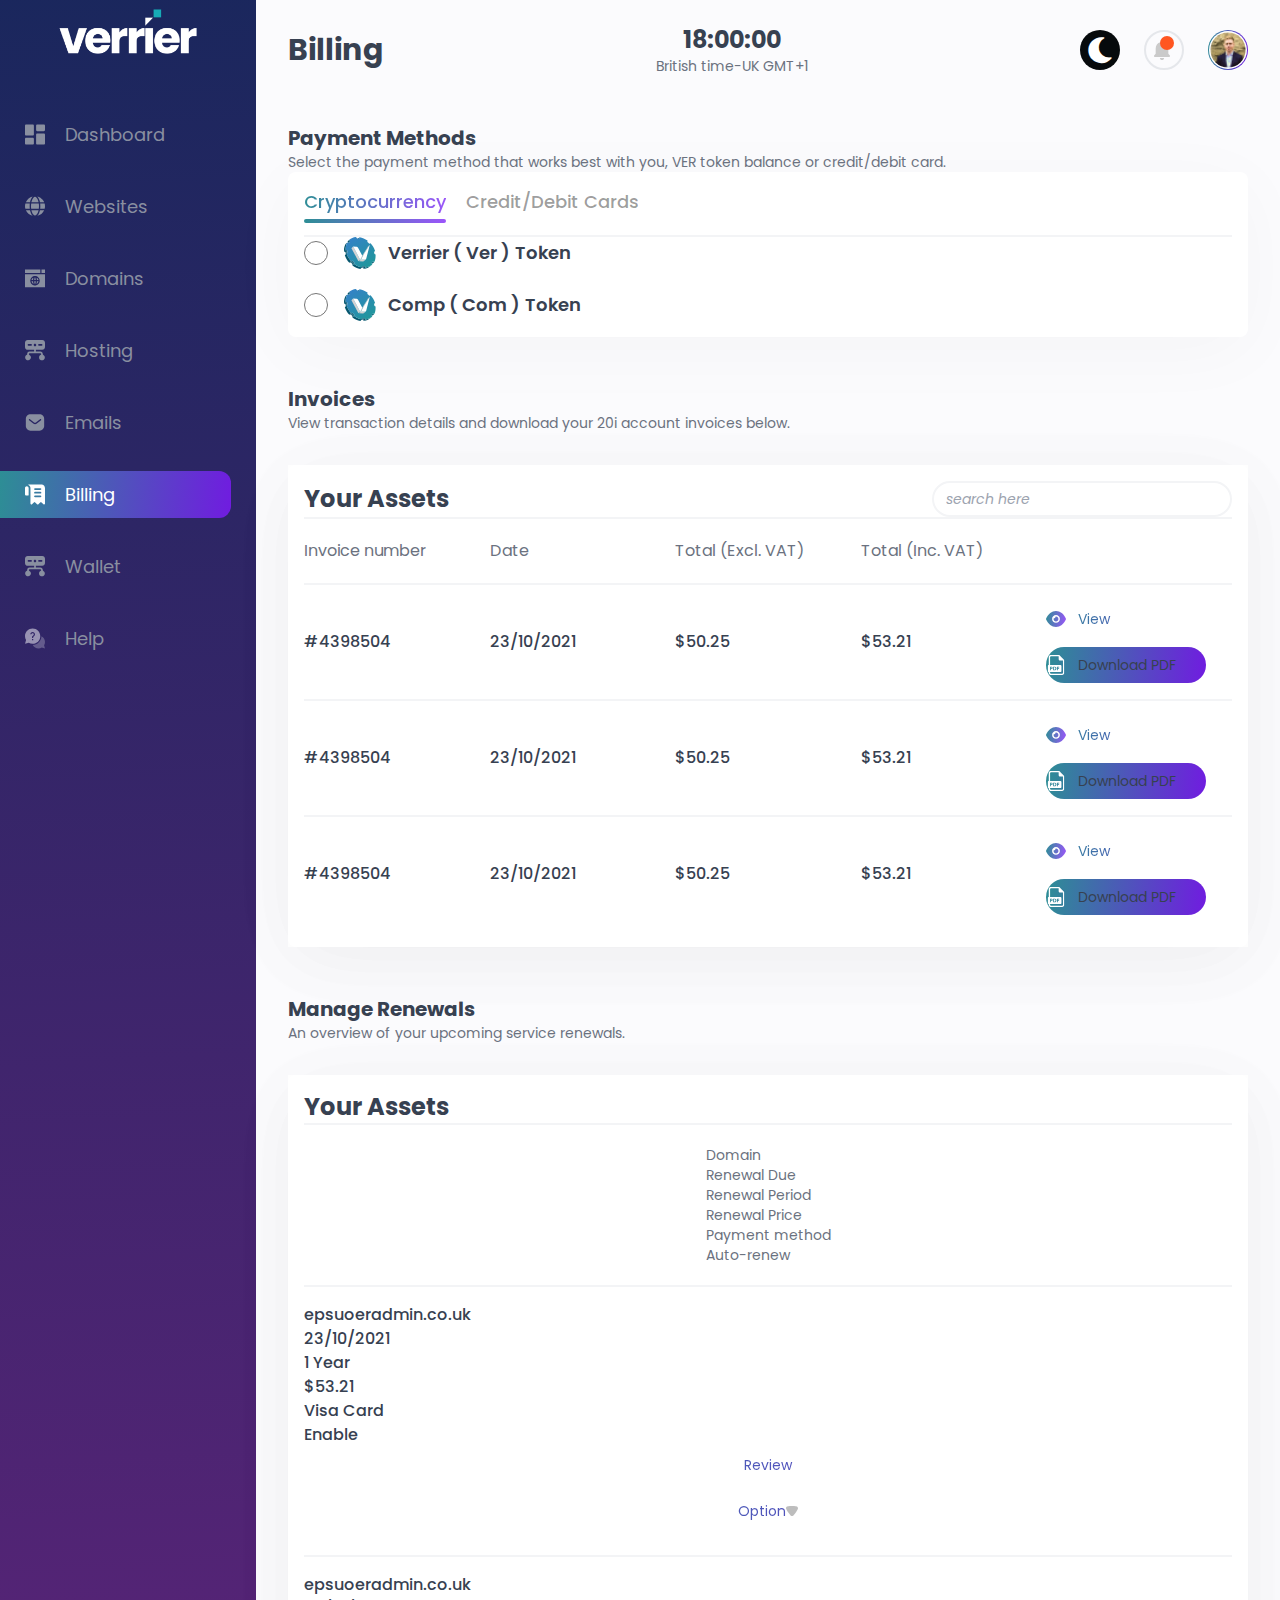
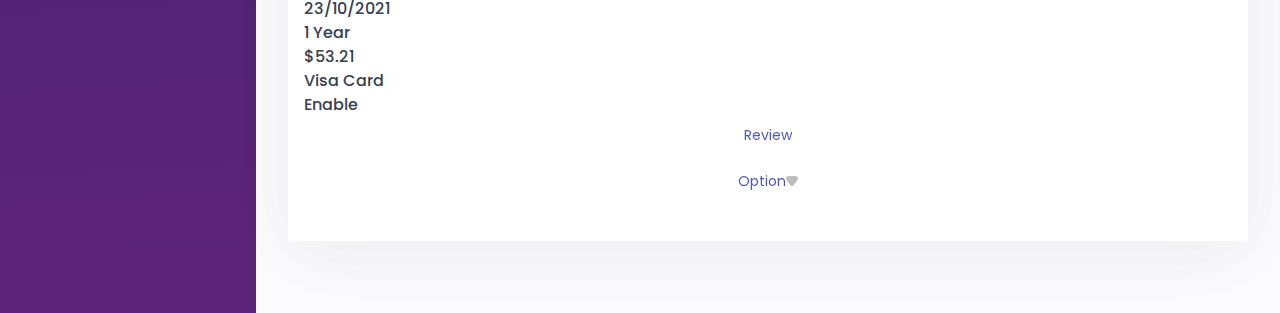
==== billing.html @ 00c2909d "Billing, Websites, Wallet page done" ====
<!DOCTYPE html>
<html lang="en" class="">
    <head>
        <meta charset="UTF-8" />
        <meta http-equiv="X-UA-Compatible" content="IE=edge" />
        <meta name="viewport" content="width=device-width, initial-scale=1.0" />
        <title>Verrier Portal - Billing</title>

        <!-- Font awesome CDN -->
        <link
            rel="stylesheet"
            href="https://cdnjs.cloudflare.com/ajax/libs/font-awesome/5.15.4/css/all.min.css"
            integrity="sha512-1ycn6IcaQQ40/MKBW2W4Rhis/DbILU74C1vSrLJxCq57o941Ym01SwNsOMqvEBFlcgUa6xLiPY/NS5R+E6ztJQ=="
            crossorigin="anonymous"
            referrerpolicy="no-referrer"
        />

        <!-- css animation style file -->
        <link rel="stylesheet" href="./lib/css/animate.min.css" />
        <!-- style files -->
        <link rel="stylesheet" href="lib/css/tailwind.css" />
        <link rel="stylesheet" href="style.css" />
    </head>

    <body class="bg-vp-white-2 dark:bg-vp-black text-gray-700 dark:text-gray-200">
        <div class="w-full">
            <div class="max-w-full">
                <div class="flex">
                    <!-- Header area -->
                    <header class="vp__header w-64 flex-shrink-0 min-h-screen hidden xl:block animate__animated animate__fadeIn">
                        <div class="header-content">
                            <!-- Logo -->
                            <div class="vp__logo">
                                <a href="#">
                                    <img class="w-40 mx-auto" src="./images/logo.png" alt="" />
                                </a>
                            </div>

                            <!-- Menu area -->
                            <div class="vp__menus mt-12">
                                <ul class="list-none">
                                    <li>
                                        <a class="flex align-middle" href="dashboard.html">
                                            <svg viewBox="0 0 20 20" fill="none" xmlns="http://www.w3.org/2000/svg">
                                                <path
                                                    d="M1.11111 11.1111H7.77778C8.38889 11.1111 8.88889 10.6111 8.88889 10V1.11111C8.88889 0.5 8.38889 0 7.77778 0H1.11111C0.5 0 0 0.5 0 1.11111V10C0 10.6111 0.5 11.1111 1.11111 11.1111ZM1.11111 20H7.77778C8.38889 20 8.88889 19.5 8.88889 18.8889V14.4444C8.88889 13.8333 8.38889 13.3333 7.77778 13.3333H1.11111C0.5 13.3333 0 13.8333 0 14.4444V18.8889C0 19.5 0.5 20 1.11111 20ZM12.2222 20H18.8889C19.5 20 20 19.5 20 18.8889V10C20 9.38889 19.5 8.88889 18.8889 8.88889H12.2222C11.6111 8.88889 11.1111 9.38889 11.1111 10V18.8889C11.1111 19.5 11.6111 20 12.2222 20ZM11.1111 1.11111V5.55556C11.1111 6.16667 11.6111 6.66667 12.2222 6.66667H18.8889C19.5 6.66667 20 6.16667 20 5.55556V1.11111C20 0.5 19.5 0 18.8889 0H12.2222C11.6111 0 11.1111 0.5 11.1111 1.11111Z"
                                                    fill="#898FA0"
                                                />
                                            </svg>
                                            <span>Dashboard</span>
                                        </a>
                                    </li>
                                    <li>
                                        <a class="flex align-middle" href="website.html">
                                            <svg viewBox="0 0 20 20" fill="none" xmlns="http://www.w3.org/2000/svg">
                                                <path
                                                    d="M13.8165 7.01773C11.2578 7.01773 8.73851 7.01773 6.22384 7.01773C5.93051 7.82752 5.92184 11.3384 6.21184 12.3096C8.73451 12.3096 11.2625 12.3096 13.8152 12.3096C14.0638 10.5472 14.0598 8.7994 13.8165 7.01773Z"
                                                    fill="#898FA0"
                                                />
                                                <path
                                                    d="M13.5863 13.6681C11.1762 13.6681 8.80492 13.6681 6.40625 13.6681C6.79625 15.2691 7.26758 16.8083 8.37158 18.0612C9.44292 19.2769 10.5643 19.2689 11.6403 18.0472C12.5569 17.0069 13.0269 15.7461 13.3956 14.4387C13.4643 14.1949 13.5176 13.9471 13.5863 13.6681Z"
                                                    fill="#898FA0"
                                                />
                                                <path
                                                    d="M6.41016 5.66519C8.81882 5.66519 11.1915 5.66519 13.5908 5.66519C13.2015 4.06554 12.7295 2.52635 11.6275 1.2728C10.5635 0.0631042 9.45015 0.0631046 8.38149 1.25885C7.44882 2.30181 6.97549 3.57329 6.60282 4.89128C6.53349 5.13508 6.48016 5.38286 6.41016 5.66519Z"
                                                    fill="#898FA0"
                                                />
                                                <path
                                                    d="M19.6343 7.02571C18.1503 7.02571 16.6803 7.02571 15.169 7.02571C15.3863 8.79144 15.3863 10.5392 15.167 12.3236C15.4403 12.3236 15.6703 12.3236 15.901 12.3236C17.0543 12.3236 18.2083 12.3236 19.3617 12.3229C19.5023 12.3229 19.633 12.3495 19.6856 12.1409C20.1163 10.4343 20.1096 8.7363 19.6343 7.02571Z"
                                                    fill="#898FA0"
                                                />
                                                <path
                                                    d="M4.83046 7.02638C3.32446 7.02638 1.86113 7.02638 0.399129 7.02638C-0.0668709 8.21084 -0.184204 10.5299 0.369796 12.3023C1.83446 12.3023 3.30713 12.3023 4.82646 12.3023C4.61446 10.5432 4.60979 8.7941 4.83046 7.02638Z"
                                                    fill="#898FA0"
                                                />
                                                <path
                                                    d="M12.3184 19.328C15.4717 18.5215 17.7344 16.6449 19.157 13.6734C17.7324 13.6734 16.3637 13.6734 14.9604 13.6734C14.493 15.7341 13.849 17.731 12.3184 19.328Z"
                                                    fill="#898FA0"
                                                />
                                                <path
                                                    d="M12.2852 0.0119557C13.8292 1.59832 14.4958 3.57331 14.9598 5.66122C16.3372 5.66122 17.7105 5.66122 19.0838 5.66122C18.8218 3.63774 14.7858 0.267049 12.2852 0.0119557Z"
                                                    fill="#898FA0"
                                                />
                                                <path
                                                    d="M7.68646 -1.14441e-05C4.52846 0.810443 2.2658 2.68445 0.841797 5.65457C2.27046 5.65457 3.64646 5.65457 5.04046 5.65457C5.50313 3.57795 6.1598 1.58968 7.68646 -1.14441e-05Z"
                                                    fill="#898FA0"
                                                />
                                                <path
                                                    d="M5.03586 13.6648C3.6432 13.6648 2.27186 13.6648 0.894531 13.6648C1.80853 16.1447 4.5932 18.7062 7.7232 19.3333C6.1692 17.735 5.50253 15.7647 5.03586 13.6648Z"
                                                    fill="#898FA0"
                                                />
                                            </svg>
                                            <span>Websites</span>
                                        </a>
                                    </li>
                                    <li>
                                        <a class="flex align-middle" href="domains.html">
                                            <svg viewBox="0 0 20 18" fill="none" xmlns="http://www.w3.org/2000/svg">
                                                <path d="M20 0H16.4844V3.51562H20V0Z" fill="#898FA0" />
                                                <path d="M15.3125 0H0V3.51562H15.3125V0Z" fill="#898FA0" />
                                                <path
                                                    d="M9.21973 11.7578C9.30617 13.5269 9.76961 14.5301 9.99988 14.7105C10.2302 14.5301 10.6936 13.5269 10.78 11.7578H9.21973Z"
                                                    fill="#898FA0"
                                                />
                                                <path
                                                    d="M8.46887 14.2836C8.23598 13.585 8.09039 12.704 8.04762 11.7578H6.49414C6.68961 12.9312 7.46168 13.9119 8.50844 14.3979C8.49512 14.3607 8.48191 14.3227 8.46887 14.2836Z"
                                                    fill="#898FA0"
                                                />
                                                <path
                                                    d="M9.99988 7.63327C9.76961 7.81362 9.30617 8.81682 9.21973 10.5859H10.78C10.6936 8.81682 10.2302 7.81362 9.99988 7.63327Z"
                                                    fill="#898FA0"
                                                />
                                                <path
                                                    d="M6.49414 10.5859H8.04762C8.09035 9.63969 8.23598 8.75875 8.46887 8.06012C8.48188 8.02106 8.49508 7.98309 8.50844 7.94586C7.46168 8.43184 6.68957 9.41254 6.49414 10.5859Z"
                                                    fill="#898FA0"
                                                />
                                                <path
                                                    d="M11.4922 7.94586C11.5055 7.98309 11.5187 8.02106 11.5318 8.06012C11.7646 8.75875 11.9103 9.63969 11.953 10.5859H13.5065C13.311 9.41254 12.5389 8.43184 11.4922 7.94586Z"
                                                    fill="#898FA0"
                                                />
                                                <path
                                                    d="M0 4.6875V17.6562H20V4.6875H0ZM10 15.8984C7.39375 15.8984 5.27344 13.7781 5.27344 11.1719C5.27344 8.56562 7.39375 6.44531 10 6.44531C12.6062 6.44531 14.7266 8.56562 14.7266 11.1719C14.7266 13.7781 12.6062 15.8984 10 15.8984Z"
                                                    fill="#898FA0"
                                                />
                                                <path
                                                    d="M11.953 11.7578C11.9102 12.7041 11.7646 13.585 11.5318 14.2836C11.5188 14.3227 11.5055 14.3607 11.4922 14.3979C12.5389 13.9119 13.311 12.9312 13.5065 11.7578H11.953Z"
                                                    fill="#898FA0"
                                                />
                                            </svg>
                                            <span>Domains</span>
                                        </a>
                                    </li>
                                    <li>
                                        <a class="flex align-middle" href="hosting.html">
                                            <svg viewBox="0 0 20 21" fill="none" xmlns="http://www.w3.org/2000/svg">
                                                <path
                                                    d="M9.13366 11.4412C9.13366 10.8613 9.13366 10.3363 9.13366 9.765C8.98935 9.765 8.86158 9.765 8.73316 9.765C6.7697 9.76566 4.80558 9.76831 2.84212 9.76698C1.11566 9.76566 0.00219079 8.65418 0.0015288 6.93434C0.00020482 5.53291 -0.00111916 4.13148 0.0015288 2.73071C0.00483874 1.16114 1.14545 0.00530479 2.71039 0.00331883C7.56475 -0.00131509 12.4191 -0.00131509 17.2735 0.00265684C18.8563 0.00398081 19.9962 1.15849 19.9989 2.74858C20.0015 4.18311 20.0009 5.61698 19.9989 7.05151C19.9969 8.60586 18.8378 9.76169 17.2735 9.76434C15.2769 9.76765 13.2797 9.765 11.2831 9.765C11.1534 9.765 11.0236 9.765 10.872 9.765C10.872 10.3323 10.872 10.8659 10.872 11.4445C11.0044 11.4445 11.1223 11.4445 11.2394 11.4445C12.5853 11.4445 13.9311 11.4431 15.2776 11.4451C16.7949 11.4471 17.8209 12.4639 17.7885 13.9825C17.7786 14.4472 17.8792 14.7041 18.33 14.9444C19.5196 15.5779 20.0585 16.9145 19.742 18.1822C19.4316 19.4261 18.3843 20.2727 17.057 20.3535C15.7145 20.4349 14.4514 19.4731 14.1443 18.1345C13.8245 16.7417 14.5103 15.3131 15.7741 14.8021C16.0409 14.6942 16.1335 14.5598 16.1018 14.2937C16.0872 14.1738 16.1011 14.0514 16.0991 13.9296C16.0898 13.4311 15.8158 13.1531 15.316 13.1524C13.6392 13.1497 11.9623 13.1517 10.2855 13.1517C8.43195 13.1517 6.57839 13.1504 4.72548 13.1517C4.13499 13.1524 3.90726 13.3808 3.90197 13.9686C3.90197 14.0017 3.90594 14.0355 3.9013 14.0679C3.84305 14.4664 3.96221 14.6968 4.36668 14.9014C5.55892 15.5051 6.14214 16.8251 5.86741 18.1027C5.5993 19.3506 4.54211 20.2449 3.20953 20.3509C1.87694 20.4568 0.594009 19.5128 0.259042 18.1809C-0.0865157 16.8046 0.580769 15.3423 1.83391 14.8193C2.13843 14.6922 2.22316 14.5386 2.20463 14.2367C2.16954 13.6687 2.22647 13.11 2.53695 12.6109C3.01953 11.835 3.7325 11.4537 4.63611 11.4458C6.00378 11.4339 7.37211 11.4412 8.74044 11.4405C8.85827 11.4412 8.97743 11.4412 9.13366 11.4412ZM4.81882 4.07984C4.37727 4.07984 3.93639 4.07322 3.49484 4.08183C2.97452 4.0911 2.66206 4.37972 2.6422 4.85371C2.62036 5.36543 2.91693 5.7421 3.43791 5.75865C4.34153 5.78777 5.24713 5.78844 6.15074 5.76063C6.64061 5.74541 6.96499 5.3449 6.9491 4.8782C6.93255 4.39561 6.60553 4.09176 6.0766 4.08183C5.65756 4.07389 5.23786 4.07984 4.81882 4.07984ZM15.3054 4.08117C15.3054 4.08051 15.3054 4.08051 15.3054 4.07984C14.8863 4.07984 14.4666 4.07984 14.0476 4.07984C14.0258 4.07984 14.0033 4.07984 13.9814 4.08051C13.4783 4.10169 13.1592 4.40091 13.1374 4.87291C13.1162 5.32769 13.43 5.73812 13.8973 5.75335C14.8228 5.78446 15.7502 5.78645 16.6757 5.75666C17.1636 5.74077 17.482 5.32637 17.4529 4.85834C17.4237 4.38634 17.1027 4.08977 16.5963 4.08117C16.166 4.07521 15.7357 4.08117 15.3054 4.08117ZM8.73779 4.9113C8.73647 5.59514 9.31041 6.18894 9.98101 6.19821C10.6648 6.20747 11.2606 5.60904 11.2606 4.91329C11.2613 4.24269 10.6635 3.64823 9.9916 3.64955C9.29386 3.65154 8.73912 4.21026 8.73779 4.9113Z"
                                                    fill="#898FA0"
                                                />
                                            </svg>
                                            <span>Hosting</span>
                                        </a>
                                    </li>
                                    <li>
                                        <a class="flex align-middle" href="emails.html">
                                            <svg viewBox="0 0 20 18" fill="none" xmlns="http://www.w3.org/2000/svg">
                                                <path
                                                    fill-rule="evenodd"
                                                    clip-rule="evenodd"
                                                    d="M14.5281 0.75C15.7573 0.75 16.9398 1.23583 17.8097 2.10758C18.6806 2.9775 19.1673 4.15083 19.1673 5.37917V12.6208C19.1673 15.1783 17.0865 17.25 14.5281 17.25H5.47232C2.9139 17.25 0.833984 15.1783 0.833984 12.6208V5.37917C0.833984 2.82167 2.90473 0.75 5.47232 0.75H14.5281ZM15.9865 6.745L16.0598 6.67167C16.2789 6.40583 16.2789 6.02083 16.0497 5.755C15.9223 5.61842 15.7472 5.535 15.5648 5.51667C15.3723 5.50658 15.189 5.57167 15.0506 5.7L10.9173 9C10.3857 9.44092 9.6239 9.44092 9.08399 9L4.95899 5.7C4.6739 5.48917 4.27974 5.51667 4.04232 5.76417C3.79482 6.01167 3.76732 6.40583 3.97724 6.68083L4.09732 6.8L8.26815 10.0542C8.78149 10.4575 9.4039 10.6775 10.0557 10.6775C10.7056 10.6775 11.339 10.4575 11.8514 10.0542L15.9865 6.745Z"
                                                    fill="#898FA0"
                                                />
                                            </svg>
                                            <span>Emails</span>
                                        </a>
                                    </li>
                                    <li class="active">
                                        <a class="flex align-middle" href="billing.html">
                                            <svg viewBox="0 0 20 20" fill="none" xmlns="http://www.w3.org/2000/svg">
                                                <path
                                                    d="M15.9024 17.5596C15.0617 18.2798 14.2516 18.9733 13.4409 19.6662C12.9429 20.092 12.5109 20.0954 12.0156 19.6723C11.1974 18.9733 10.3805 18.2716 9.54731 17.5569C8.70591 18.2764 7.87746 18.9808 7.0531 19.6914C6.80852 19.9019 6.54418 20.0252 6.21443 19.9666C5.82201 19.8972 5.5529 19.6512 5.49226 19.2574C5.45479 19.0128 5.45275 18.7608 5.45275 18.5114C5.45547 13.506 5.48068 8.50118 5.45275 3.49573C5.44525 2.08613 4.68834 1.06283 3.44839 0.401297C3.34074 0.344069 3.22833 0.295697 3.11796 0.243237C3.1166 0.204404 3.11592 0.164889 3.11523 0.126055C3.37072 0.0844962 3.6262 0.00751023 3.88169 0.00682894C7.62743 -0.000665277 11.3725 -0.00202786 15.1182 0.00478506C15.775 0.00614764 16.4468 -0.0292795 17.0851 0.0926718C18.8612 0.432637 19.9976 1.9124 19.999 3.80026C20.0024 8.68036 19.9983 13.5611 19.997 18.4412C19.997 18.679 20.0126 18.9202 19.9833 19.1552C19.8866 19.9278 19.0895 20.2548 18.4872 19.7589C17.7344 19.1382 17.002 18.493 16.2601 17.8587C16.1483 17.7627 16.0346 17.67 15.9024 17.5596ZM12.718 12.7225C12.718 12.7218 12.718 12.7218 12.718 12.7211C13.6037 12.7211 14.4887 12.7238 15.3744 12.7204C15.9433 12.7184 16.335 12.3634 16.3486 11.8477C16.363 11.3129 15.9862 10.913 15.4044 10.9089C13.6221 10.8966 11.8399 10.8973 10.0583 10.9082C9.46828 10.9116 9.09016 11.2999 9.10106 11.8341C9.11196 12.3648 9.50507 12.7197 10.0957 12.7218C10.9705 12.7245 11.8439 12.7225 12.718 12.7225ZM12.7262 7.27213C11.8521 7.27213 10.978 7.27008 10.1039 7.27281C9.50916 7.27485 9.11605 7.62299 9.10174 8.15304C9.08676 8.69944 9.47441 9.08505 10.0855 9.08777C11.8446 9.09595 13.6044 9.09527 15.3642 9.08777C15.9576 9.08573 16.348 8.71647 16.3514 8.18915C16.3548 7.64752 15.9501 7.27417 15.3485 7.27213C14.4737 7.27008 13.6003 7.27213 12.7262 7.27213ZM12.6901 5.45172C13.5526 5.45172 14.4145 5.4558 15.277 5.44831C15.4555 5.44695 15.6449 5.43196 15.8097 5.36996C16.1947 5.22553 16.4011 4.82356 16.3398 4.40457C16.2792 3.99034 15.9426 3.66469 15.4998 3.6531C14.7517 3.63335 14.0023 3.64357 13.2535 3.64289C12.1873 3.6422 11.1204 3.63539 10.0542 3.64629C9.41855 3.6531 9.01931 4.11775 9.11469 4.70706C9.18691 5.15535 9.54663 5.4449 10.0699 5.44899C10.9433 5.45649 11.8167 5.45103 12.6901 5.45172Z"
                                                    fill="#898FA0"
                                                />
                                                <path
                                                    d="M3.64549 7.01661C3.64549 8.19729 3.63867 9.37796 3.65026 10.5586C3.65298 10.8203 3.58349 10.9156 3.30757 10.9095C2.54725 10.8925 1.78624 10.9116 1.02592 10.9027C0.358937 10.8952 0.0101152 10.558 0.00807136 9.89507C-0.000104144 7.73742 -0.00555448 5.58045 0.00943394 3.42416C0.0162469 2.40358 0.850829 1.61465 1.85165 1.63168C2.87018 1.64871 3.65503 2.46899 3.65298 3.50864C3.65094 4.67773 3.6523 5.84683 3.6523 7.01593C3.65026 7.01661 3.64753 7.01661 3.64549 7.01661Z"
                                                    fill="#898FA0"
                                                />
                                            </svg>
                                            <span>Billing</span>
                                        </a>
                                    </li>
                                    <li>
                                        <a class="flex align-middle" href="wallet.html">
                                            <svg viewBox="0 0 20 21" fill="none" xmlns="http://www.w3.org/2000/svg">
                                                <path
                                                    d="M9.13366 11.4412C9.13366 10.8613 9.13366 10.3363 9.13366 9.765C8.98935 9.765 8.86158 9.765 8.73316 9.765C6.7697 9.76566 4.80558 9.76831 2.84212 9.76698C1.11566 9.76566 0.00219079 8.65418 0.0015288 6.93434C0.00020482 5.53291 -0.00111916 4.13148 0.0015288 2.73071C0.00483874 1.16114 1.14545 0.00530479 2.71039 0.00331883C7.56475 -0.00131509 12.4191 -0.00131509 17.2735 0.00265684C18.8563 0.00398081 19.9962 1.15849 19.9989 2.74858C20.0015 4.18311 20.0009 5.61698 19.9989 7.05151C19.9969 8.60586 18.8378 9.76169 17.2735 9.76434C15.2769 9.76765 13.2797 9.765 11.2831 9.765C11.1534 9.765 11.0236 9.765 10.872 9.765C10.872 10.3323 10.872 10.8659 10.872 11.4445C11.0044 11.4445 11.1223 11.4445 11.2394 11.4445C12.5853 11.4445 13.9311 11.4431 15.2776 11.4451C16.7949 11.4471 17.8209 12.4639 17.7885 13.9825C17.7786 14.4472 17.8792 14.7041 18.33 14.9444C19.5196 15.5779 20.0585 16.9145 19.742 18.1822C19.4316 19.4261 18.3843 20.2727 17.057 20.3535C15.7145 20.4349 14.4514 19.4731 14.1443 18.1345C13.8245 16.7417 14.5103 15.3131 15.7741 14.8021C16.0409 14.6942 16.1335 14.5598 16.1018 14.2937C16.0872 14.1738 16.1011 14.0514 16.0991 13.9296C16.0898 13.4311 15.8158 13.1531 15.316 13.1524C13.6392 13.1497 11.9623 13.1517 10.2855 13.1517C8.43195 13.1517 6.57839 13.1504 4.72548 13.1517C4.13499 13.1524 3.90726 13.3808 3.90197 13.9686C3.90197 14.0017 3.90594 14.0355 3.9013 14.0679C3.84305 14.4664 3.96221 14.6968 4.36668 14.9014C5.55892 15.5051 6.14214 16.8251 5.86741 18.1027C5.5993 19.3506 4.54211 20.2449 3.20953 20.3509C1.87694 20.4568 0.594009 19.5128 0.259042 18.1809C-0.0865157 16.8046 0.580769 15.3423 1.83391 14.8193C2.13843 14.6922 2.22316 14.5386 2.20463 14.2367C2.16954 13.6687 2.22647 13.11 2.53695 12.6109C3.01953 11.835 3.7325 11.4537 4.63611 11.4458C6.00378 11.4339 7.37211 11.4412 8.74044 11.4405C8.85827 11.4412 8.97743 11.4412 9.13366 11.4412ZM4.81882 4.07984C4.37727 4.07984 3.93639 4.07322 3.49484 4.08183C2.97452 4.0911 2.66206 4.37972 2.6422 4.85371C2.62036 5.36543 2.91693 5.7421 3.43791 5.75865C4.34153 5.78777 5.24713 5.78844 6.15074 5.76063C6.64061 5.74541 6.96499 5.3449 6.9491 4.8782C6.93255 4.39561 6.60553 4.09176 6.0766 4.08183C5.65756 4.07389 5.23786 4.07984 4.81882 4.07984ZM15.3054 4.08117C15.3054 4.08051 15.3054 4.08051 15.3054 4.07984C14.8863 4.07984 14.4666 4.07984 14.0476 4.07984C14.0258 4.07984 14.0033 4.07984 13.9814 4.08051C13.4783 4.10169 13.1592 4.40091 13.1374 4.87291C13.1162 5.32769 13.43 5.73812 13.8973 5.75335C14.8228 5.78446 15.7502 5.78645 16.6757 5.75666C17.1636 5.74077 17.482 5.32637 17.4529 4.85834C17.4237 4.38634 17.1027 4.08977 16.5963 4.08117C16.166 4.07521 15.7357 4.08117 15.3054 4.08117ZM8.73779 4.9113C8.73647 5.59514 9.31041 6.18894 9.98101 6.19821C10.6648 6.20747 11.2606 5.60904 11.2606 4.91329C11.2613 4.24269 10.6635 3.64823 9.9916 3.64955C9.29386 3.65154 8.73912 4.21026 8.73779 4.9113Z"
                                                    fill="#898FA0"
                                                />
                                            </svg>
                                            <span>Wallet</span>
                                        </a>
                                    </li>
                                    <li>
                                        <a class="flex align-middle" href="help.html">
                                            <svg viewBox="0 0 22 22" xmlns="http://www.w3.org/2000/svg">
                                                <path
                                                    opacity="0.5"
                                                    d="M22 14.8888C22 12.1587 20.4338 9.72228 18.0881 8.53711C18.0153 13.7716 13.7715 18.0154 8.53699 18.0883C9.72215 20.4339 12.1586 22.0001 14.8886 22.0001C16.1686 22.0001 17.4134 21.6592 18.5071 21.0115L21.9689 21.969L21.0114 18.5072C21.6591 17.4135 22 16.1688 22 14.8888Z"
                                                    fill="white"
                                                    fill-opacity="0.5"
                                                />
                                                <path
                                                    d="M16.8008 8.40039C16.8008 3.76833 13.0325 0 8.40039 0C3.76833 0 0 3.76833 0 8.40039C0 9.91 0.401825 11.3798 1.16486 12.6702L0.0308838 16.7697L4.13054 15.6359C5.42094 16.399 6.89078 16.8008 8.40039 16.8008C13.0325 16.8008 16.8008 13.0325 16.8008 8.40039ZM7.11133 6.44531H5.82227C5.82227 5.02365 6.97873 3.86719 8.40039 3.86719C9.82205 3.86719 10.9785 5.02365 10.9785 6.44531C10.9785 7.16689 10.673 7.86043 10.1401 8.34785L9.04492 9.35023V10.3555H7.75586V8.78258L9.26984 7.39684C9.54041 7.14926 9.68945 6.81139 9.68945 6.44531C9.68945 5.73448 9.11122 5.15625 8.40039 5.15625C7.68956 5.15625 7.11133 5.73448 7.11133 6.44531ZM7.75586 11.6445H9.04492V12.9336H7.75586V11.6445Z"
                                                    fill="white"
                                                    fill-opacity="0.5"
                                                />
                                            </svg>
                                            <span>Help</span>
                                        </a>
                                    </li>
                                </ul>
                            </div>
                            <div class="vp__social__icon"></div>
                        </div>
                    </header>

                    <!-- Main Contanet Area -->
                    <main class="w-full px-4 md:px-6 lg:px-8 py-6">
                        <div class="vp__topbar">
                            <div class="hidden xl:block">
                                <div class="flex justify-between items-center">
                                    <div class="vp__page__title">
                                        <h2 class="font-bold text-3xl dark:text-gray-200">Billing</h2>
                                    </div>
                                    <div class="vp__time__zone text-center">
                                        <h2 class="font-bold text-2xl dark:text-gray-200">18:00:00</h2>
                                        <p class="text-sm text-gray-500">British time-UK GMT+1</p>
                                    </div>
                                    <div class="vp__user__info flex items-center">
                                        <div class="vp__dark__mode flex items-center justify-center w-10 h-10 rounded-full bg-vp-black">
                                            <input type="checkbox" id="dark-input" class="hidden" />
                                            <label for="dark-input" style="display: contents" id="darkinput-label">
                                                <i class="fas fa-moon moon"></i>
                                                <i class="fas fa-sun sun"></i>
                                            </label>
                                        </div>
                                        <div class="notification border-2 border-gray-200 dark:border-gray-700 p-2 mx-6 w-10 h-10 rounded-full">
                                            <div class="icon relative">
                                                <div class="noti-count absolute top-0 right-0 text-center bg-vp-orange w-3.5 h-3.5 rounded-full -mt-1"></div>
                                                <img class="w-4" src="images/notify.svg" alt="" />
                                            </div>
                                        </div>
                                        <div class="avatar bg-vp-blue-purple">
                                            <div class="user-avatar w-full h-full ">
                                                <img class="w-full rounded-full" src="images/alex.png" alt="" />
                                            </div>
                                        </div>
                                    </div>
                                </div>
                            </div>
                            <div class="block xl:hidden">
                                <div class="flex justify-between items-center">
                                    <div class="vp__logo">
                                        <a href="#">
                                            <img class="w-36 lg:w-40 mx-auto -mt-5 dark-logo" src="./images/dark-logo.png" alt="" />
                                            <img class="w-36 lg:w-40 mx-auto -mt-5 light-logo" src="./images/logo.png" alt="">
                                        </a>
                                    </div>
                                    <div class="mobile-menu">
                                        <div class="icon">
                                            <i class="fas fa-bars" id="showMobileMenu"></i>
                                        </div>
                                    </div>
                                </div>
                            </div>
                        </div>
                        
                        <!-- Billing Debit/Credit Options -->
                        <div class="vp__billing__options my-12">
                            <div class="option_heding">
                                <h1 class="text-xl lg:text-3xl font-bold">Payment Methods</h1>
                                <p class="text-sm text-gray-500">Select the payment method that works best with you, VER token balance or credit/debit card.</p>
                            </div>
                            <div class="data-table my-8 p-4 rounded-lg">
                                <div class="billing-tab-indicator border-b-2 border-gray-100 dark:border-gray-700 pb-3">
                                    <ul class="tab-indicator list-none flex">
                                        <li class="active">Cryptocurrency</li>
                                        <li>Credit/Debit Cards</li>
                                    </ul>
                                </div>
                                <div class="billing-tab-body pt-3">
                                    <form action="#">
                                        <div class="option flex items-center mb-5">
                                            <input type="radio" name="billingOption" id="billVerrier" class="w-6 h-6">
                                            <label for="billVerrier" class="flex items-center ml-4 font-semibold text-lg">
                                                <img src="images/icons/verangleicon.svg" alt="" class="w-8 h-8 mr-3">
                                                 Verrier ( Ver ) Token
                                            </label>
                                        </div>
                                        <div class="option flex items-center">
                                            <input type="radio" name="billingOption" id="stlrToken" class="w-6 h-6">
                                            <label for="stlrToken" class="flex items-center ml-4 font-semibold text-lg">
                                                <img src="images/icons/verangleicon.svg" alt="" class="w-8 h-8 mr-3">
                                                 Comp ( Com ) Token
                                            </label>
                                        </div>
                                    </form>
                                </div>
                            </div>
                        </div>

                        <!-- Billing Invoice -->
                        <div class="vp__billing__options my-12">
                            <div class="option_heding">
                                <h1 class="text-xl lg:text-3xl font-bold">Invoices</h1>
                                <p class="text-sm text-gray-500">View transaction details and download your 20i account invoices below.</p>
                            </div>
                            <div class="data-table mt-8">
                                <div class="table-scroll rounded-lg">
                                    <div class="table-scroll-content p-4">
                                        <div class="search-bar flex items-center justify-between border-b-2 border-gray-100 dark:border-gray-700 pb-4">
                                            <h3 class="text-2xl font-bold text-gray-700 dark:text-gray-300">Your Assets</h3>
                                            <div class="form border-2 border-gray-100 dark:border-gray-700 rounded-full px-3 py-1">
                                                <form action="#">
                                                    <input type="search" placeholder="search here" class="text-sm italic" style="background: transparent;">
                                                </form>
                                            </div>
                                        </div>
                                        <ul class="grid grid-cols-5 list-none p-0 my-5 text-gray-500">
                                            <li>Invoice number</li>
                                            <li>Date</li>
                                            <li>Total (Excl. VAT)</li>
                                            <li>Total (Inc. VAT)</li>
                                        </ul>
                                        <ul class="list-none text-gray-700 dark:text-gray-300">
                                            <li class="grid grid-cols-5 py-4 border-t-2 border-gray-100 dark:border-gray-700 items-center">
                                                <div class="inv-number">
                                                    <p class="text-base font-medium">#4398504</p>
                                                </div>
                                                <div class="date">
                                                    <p class="text-base font-medium">23/10/2021</p>
                                                </div>
                                                <div class="priceexcvat">
                                                    <p class="text-base font-medium">$50.25</p>
                                                </div>
                                                <div class="priceincvat">
                                                    <p class="text-base font-medium">$53.21</p>
                                                </div>
                                                <div class="download">
                                                    <div class="view-btn w-24 mb-2.5 bg-vp-btn-alpha rounded-full">
                                                        <a href="#" class="flex items-center bg-vp-green-blue px-2.5 py-2 text-transparent bg-clip-text text-sm">
                                                            <img class="w-5 h-5 mr-3" src="images/icons/eye-light.svg" alt=""> View
                                                        </a>
                                                    </div>
                                                    <div class="pdf-btn w-40 bg-vp-green-blue rounded-full">
                                                        <a href="#" class="flex items-center px-2.5 py-2 text-white text-sm">
                                                            <img class="w-5 h-5 mr-3" src="images/icons/pdf.svg" alt=""> Download PDF
                                                        </a>
                                                    </div>
                                                </div>
                                            </li>
                                            <li class="grid grid-cols-5 py-4 border-t-2 border-gray-100 dark:border-gray-700 items-center">
                                                <div class="inv-number">
                                                    <p class="text-base font-medium">#4398504</p>
                                                </div>
                                                <div class="date">
                                                    <p class="text-base font-medium">23/10/2021</p>
                                                </div>
                                                <div class="priceexcvat">
                                                    <p class="text-base font-medium">$50.25</p>
                                                </div>
                                                <div class="priceincvat">
                                                    <p class="text-base font-medium">$53.21</p>
                                                </div>
                                                <div class="download">
                                                    <div class="view-btn w-24 mb-2.5 bg-vp-btn-alpha rounded-full">
                                                        <a href="#" class="flex items-center bg-vp-green-blue px-2.5 py-2 text-transparent bg-clip-text text-sm">
                                                            <img class="w-5 h-5 mr-3" src="images/icons/eye-light.svg" alt=""> View
                                                        </a>
                                                    </div>
                                                    <div class="pdf-btn w-40 bg-vp-green-blue rounded-full">
                                                        <a href="#" class="flex items-center px-2.5 py-2 text-white text-sm">
                                                            <img class="w-5 h-5 mr-3" src="images/icons/pdf.svg" alt=""> Download PDF
                                                        </a>
                                                    </div>
                                                </div>
                                            </li>
                                            <li class="grid grid-cols-5 py-4 border-t-2 border-gray-100 dark:border-gray-700 items-center">
                                                <div class="inv-number">
                                                    <p class="text-base font-medium">#4398504</p>
                                                </div>
                                                <div class="date">
                                                    <p class="text-base font-medium">23/10/2021</p>
                                                </div>
                                                <div class="priceexcvat">
                                                    <p class="text-base font-medium">$50.25</p>
                                                </div>
                                                <div class="priceincvat">
                                                    <p class="text-base font-medium">$53.21</p>
                                                </div>
                                                <div class="download">
                                                    <div class="view-btn w-24 mb-2.5 bg-vp-btn-alpha rounded-full">
                                                        <a href="#" class="flex items-center bg-vp-green-blue px-2.5 py-2 text-transparent bg-clip-text text-sm">
                                                            <img class="w-5 h-5 mr-3" src="images/icons/eye-light.svg" alt=""> View
                                                        </a>
                                                    </div>
                                                    <div class="pdf-btn w-40 bg-vp-green-blue rounded-full">
                                                        <a href="#" class="flex items-center px-2.5 py-2 text-white text-sm">
                                                            <img class="w-5 h-5 mr-3" src="images/icons/pdf.svg" alt=""> Download PDF
                                                        </a>
                                                    </div>
                                                </div>
                                            </li>
                                        </ul>
                                    </div>
                                </div>
                            </div>
                        </div>

                        <!-- Renewals -->
                        <div class="vp__renewals__options my-12">
                            <div class="option_heding">
                                <h1 class="text-xl lg:text-3xl font-bold">Manage Renewals</h1>
                                <p class="text-sm text-gray-500">An overview of your upcoming service renewals.</p>
                            </div>
                            <div class="data-table mt-8">
                                <div class="table-scroll rounded-lg">
                                    <div class="table-scroll-content p-4">
                                        <div class="search-bar border-b-2 border-gray-100 dark:border-gray-700 pb-4">
                                            <h3 class="text-2xl font-bold text-gray-700 dark:text-gray-300">Your Assets</h3>
                                        </div>
                                        <ul class="grid grid-cols-7 justify-center list-none p-0 my-5 text-gray-500 text-sm">
                                            <li>Domain</li>
                                            <li>Renewal Due</li>
                                            <li>Renewal Period</li>
                                            <li>Renewal Price</li>
                                            <li>Payment method</li>
                                            <li>Auto-renew</li>
                                        </ul>
                                        <ul class="list-none text-gray-700 dark:text-gray-300">
                                            <li class="grid grid-cols-7 py-4 border-t-2 border-gray-100 dark:border-gray-700 items-center">
                                                <div class="domain">
                                                    <p class="text-base font-medium overflow-ellipsis overflow-hidden mr-2">
                                                        <a href="#">epsuoeradmin.co.uk</a>
                                                    </p>
                                                </div>
                                                <div class="date">
                                                    <p class="text-base font-medium">23/10/2021</p>
                                                </div>
                                                <div class="time">
                                                    <p class="text-base font-medium">1 Year</p>
                                                </div>
                                                <div class="price">
                                                    <p class="text-base font-medium">$53.21</p>
                                                </div>
                                                <div class="paymentBy">
                                                    <p class="text-base font-medium">Visa Card</p>
                                                </div>
                                                <div class="auto-renew">
                                                    <p class="text-base font-medium">Enable</p>
                                                </div>
                                                <div class="download">
                                                    <div class="view-btn w-20 mb-2.5 bg-vp-btn-alpha rounded-full">
                                                        <a href="#" class="inline-block w-full bg-vp-green-blue px-2.5 py-2 text-transparent bg-clip-text text-sm text-center">Review</a>
                                                    </div>
                                                    <div class="view-btn w-24 mb-2.5 bg-vp-btn-alpha rounded-full">
                                                        <a href="#" class="flex items-center justify-center w-full bg-vp-green-blue px-2.5 py-2 text-transparent bg-clip-text text-sm text-center">
                                                            Option <img src="images/icons/down-arrow.svg" alt="" class="ml-2.5 w-3">
                                                        </a>
                                                    </div>
                                                </div>
                                            </li>
                                            <li class="grid grid-cols-7 py-4 border-t-2 border-gray-100 dark:border-gray-700 items-center">
                                                <div class="domain">
                                                    <p class="text-base font-medium overflow-ellipsis overflow-hidden mr-2">
                                                        <a href="#">epsuoeradmin.co.uk</a>
                                                    </p>
                                                </div>
                                                <div class="date">
                                                    <p class="text-base font-medium">23/10/2021</p>
                                                </div>
                                                <div class="time">
                                                    <p class="text-base font-medium">1 Year</p>
                                                </div>
                                                <div class="price">
                                                    <p class="text-base font-medium">$53.21</p>
                                                </div>
                                                <div class="paymentBy">
                                                    <p class="text-base font-medium">Visa Card</p>
                                                </div>
                                                <div class="auto-renew">
                                                    <p class="text-base font-medium">Enable</p>
                                                </div>
                                                <div class="download">
                                                    <div class="view-btn w-20 mb-2.5 bg-vp-btn-alpha rounded-full">
                                                        <a href="#" class="inline-block w-full bg-vp-green-blue px-2.5 py-2 text-transparent bg-clip-text text-sm text-center">Review</a>
                                                    </div>
                                                    <div class="view-btn w-24 mb-2.5 bg-vp-btn-alpha rounded-full">
                                                        <a href="#" class="flex items-center justify-center w-full bg-vp-green-blue px-2.5 py-2 text-transparent bg-clip-text text-sm text-center">
                                                            Option <img src="images/icons/down-arrow.svg" alt="" class="ml-2.5 w-3">
                                                        </a>
                                                    </div>
                                                </div>
                                            </li>
                                        </ul>
                                    </div>
                                </div>
                            </div>
                        </div>
                    </main>
                </div>
            </div>
        </div>
        <!-- JavaScript Files -->
        <script src="./inc/js/darkMode.js"></script>
        <!-- Mobile Menu -->
        <script src="./inc/js/mobileMenu.js"></script>
    </body>
</html>
---- style.css ----
/*
# Google Font ( Poppins ) Import from google
*/
@import url('https://fonts.googleapis.com/css2?family=Poppins:wght@300;400;500;600;700&display=swap');

html,
body {
    font-family: 'Poppins', sans-serif;
}

input {
    border: none;
    outline: none;
}

#vp-dark-btn:checked ~ label div {
    transform: translateX(36px);
}

.vp__dark__mode .moon {
    font-size: 26px;
    color: white;
    cursor: pointer;
}

.vp__dark__mode .sun {
    font-size: 26px;
    color: white;
    cursor: pointer;
    display: none;
}

.status {
    width: fit-content;
}

/*
############## LOGIN PAGE STYLES ################
*/

.vp__login > .vp__container {
    min-height: 100vh;
}

.dark .left-shadow {
    position: relative;
    z-index: 1;
}

.dark .left-shadow::after {
    position: absolute;
    top: -62%;
    left: 0;
    content: '';
    width: 100%;
    height: 100%;
    background: radial-gradient(
        42.17% 42.17% at 50% 50%,
        #613cf3 0%,
        rgba(42, 35, 127, 0.499535) 33.52%,
        rgba(60, 20, 34, 0.210801) 71.94%,
        rgba(5, 9, 11, 0) 100%
    );
    z-index: -1;
}

.right-shadow {
    position: relative;
    z-index: 11;
}

.right-shadow::after {
    position: absolute;
    right: 0;
    top: 0;
    content: '';
    width: 100%;
    height: 100%;
    z-index: -1;
    background: linear-gradient(96.31deg, #2D8E95 0%, #7219E2 102.56%);
}

.dark .right-shadow::after {
    background: linear-gradient(90deg, #18275c 0%, #6c106d 100%);
    opacity: 0.4;
}

.form form input[type='checkbox'] {
    width: 16px;
    margin-right: 15px;
    margin-top: -5px;
}


/*######################
    ----- Header Design ----------
######################*/

.light-logo {
    display: none;
}

.dark-logo {
    display: block;
}

.dark .dark-logo {
    display: none;
}

.dark .light-logo {
    display: block;
}

.vp__header {
    position: relative;
}

.vp__header .header-content {
    height: 100vh;
    overflow-y: auto;
}

.vp__header::before {
    position: absolute;
    top: 0;
    left: 0;
    content: '';
    width: 100%;
    height: 100%;
    background: linear-gradient(176.45deg, #18275c -3.14%, #8b218d 165.23%);
    opacity: 1;
    z-index: -1;
}

.dark .vp__header::before {
    opacity: 0.25;
}

.vp__menus ul li {
    padding-left: 25px;
    margin: 0 25px 25px 0;
    color: #898fa0;
}

.vp__menus ul li.active {
    background: linear-gradient(96.31deg, #2d8e95 0%, #7219e2 102.56%);
    border-radius: 0px 12px 12px 0px;
    color: white;
}

.vp__menus ul li.active svg path {
    fill: white;
}

.vp__menus ul li svg {
    width: 20px;
    margin-right: 20px;
}

.vp__menus ul li a {
    padding: 10px 0;
}

.vp__menus ul li a span {
    font-size: 18px;
}

.avatar {
    width: 40px;
    height: 40px;
    border: double 1.5px transparent;
    border-radius: 6px;
    background-image: linear-gradient(white, white), linear-gradient(96.31deg, #2D8E95 0%, #7219E2 102.56%);
    background-origin: border-box;
    background-clip: content-box, border-box;
    border-radius: 999px;
}

.dark .avatar {
    background-image: linear-gradient(#060A0C, #060A0C), linear-gradient(96.31deg, #2D8E95 0%, #7219E2 102.56%);
}

.avatar img {
    padding: 1.4px;
}

/*######################
    ----- Mobile Menu ----------
######################*/

.mobile-menu .icon i {
    font-size: 30px;
    cursor: pointer;
    color: #000;
}

.dark .mobile-menu .icon i {
    color: #fff;
}

.show-mobile-menu {
    display: block;
    position: fixed;
    min-height: 100vh;
    z-index: 999;
    background: #060A0C;
}

/*########
### --- Dashboard Page --- ###
########*/

.data-table {
    background: white;
    box-shadow: 0px 13px 74px rgba(0, 0, 0, 0.03);
}

.dark .data-table {
    position: relative;
    z-index: 1;
    background: #060a0c;
}

.dark .data-table::before {
    position: absolute;
    left: 0;
    top: 0;
    width: 100%;
    /* min-width: 900px; */
    height: 100%;
    content: '';
    background: linear-gradient(90deg, #18275c 0%, #6c106d 100%);
    opacity: 0.3;
    z-index: -1;
    border-radius: 4px;
}

.splide .splide__slide .post {
    width: 100%;
    max-width: 90%;
    margin: auto;
}

/*######################
    ----- Blog Slider ----------
######################*/

.splide .splide__slide .post img {
    width: 100%;
    height: 210px;
    object-fit: cover;
}

/*######################
----- Wallet Tab ----------
######################*/

.vp__wallet__tab ul li {
    position: relative;
    font-size: 16px;
}

.vp__wallet__tab ul li.active::before {
    position: absolute;
    left: 0;
    bottom: 0;
    content: '';
    width: 100%;
    height: 5px;
    background: white;
    border-top-left-radius: 5px;
    border-top-right-radius: 5px;
}

.wallet__send_money input {
    background: transparent;
}

img.light {
    display: block;
}

img.dark {
    display: none;
}

.dark img.light {
    display: none;
}

.dark img.dark {
    display: block;
}

/*######################
    ----- Scrollbar Design ----------
######################*/


.table-scroll {
    background: #fff;
    box-shadow: 0px 13px 74px rgba(0, 0, 0, 0.03);
    overflow-x: auto;
}

.table-scroll::-webkit-scrollbar {
    width: 30px;
    height: 8px;
}

.table-scroll::-webkit-scrollbar-thumb {
    border-radius: 10px; 
    background: linear-gradient(96.31deg, #2D8E95 0%, #7219E2 102.56%);
}

.table-scroll-content {
    width: 100%;
    min-width: 900px;
}

.dark .table-scroll {
    background: #060A0C;
}

.dark .table-scroll-content {
    background: linear-gradient(90deg, rgba(24,39,92,0.3) 0%, rgba(108,16,109,0.3) 100%);
}

.tab-item {
    display: none;
}

.tab-item.active {
    display: block;
}

.token-copy-area {
    position: absolute;
    top: 10px;
    right: 10px;
}

#ver-token-btn2 {
    display: block;
}

#ver-token-btn1 {
    display: none;
}

.dark #ver-token-btn2 {
    display: none;
}

.dark #ver-token-btn1 {
    display: block;
}

/*######################
    ----- Billing Design ----------
######################*/

.billing-tab-indicator ul li {
    font-size: 18px;
    font-weight: 500;
    margin-right: 20px;
    cursor: pointer;
    color: rgba(0, 0, 0, 0.4);
    padding-bottom: 8px;
}

.dark .billing-tab-indicator ul li {
    color: #f0f0f0;
}

.billing-tab-indicator ul li.active {
    color: transparent;
    background: linear-gradient(96.31deg, #2D8E95 0%, #9E53FD 102.56%);
    -webkit-background-clip: text;
    background-clip: text;
    position: relative;
}

.billing-tab-indicator ul li.active::before {
    width: 100%;
    height: 4px;
    position: absolute;
    left: 0;
    bottom: 0;
    content: '';
    background: linear-gradient(96.31deg, #2D8E95 0%, #9E53FD 102.56%);
    border-radius: 10px;
}



/*######################
    ----- Responsive Design ----------
######################*/

@media all and (max-width: 1024px) {
    .left-shadow::after {
        display: none;
    }
}
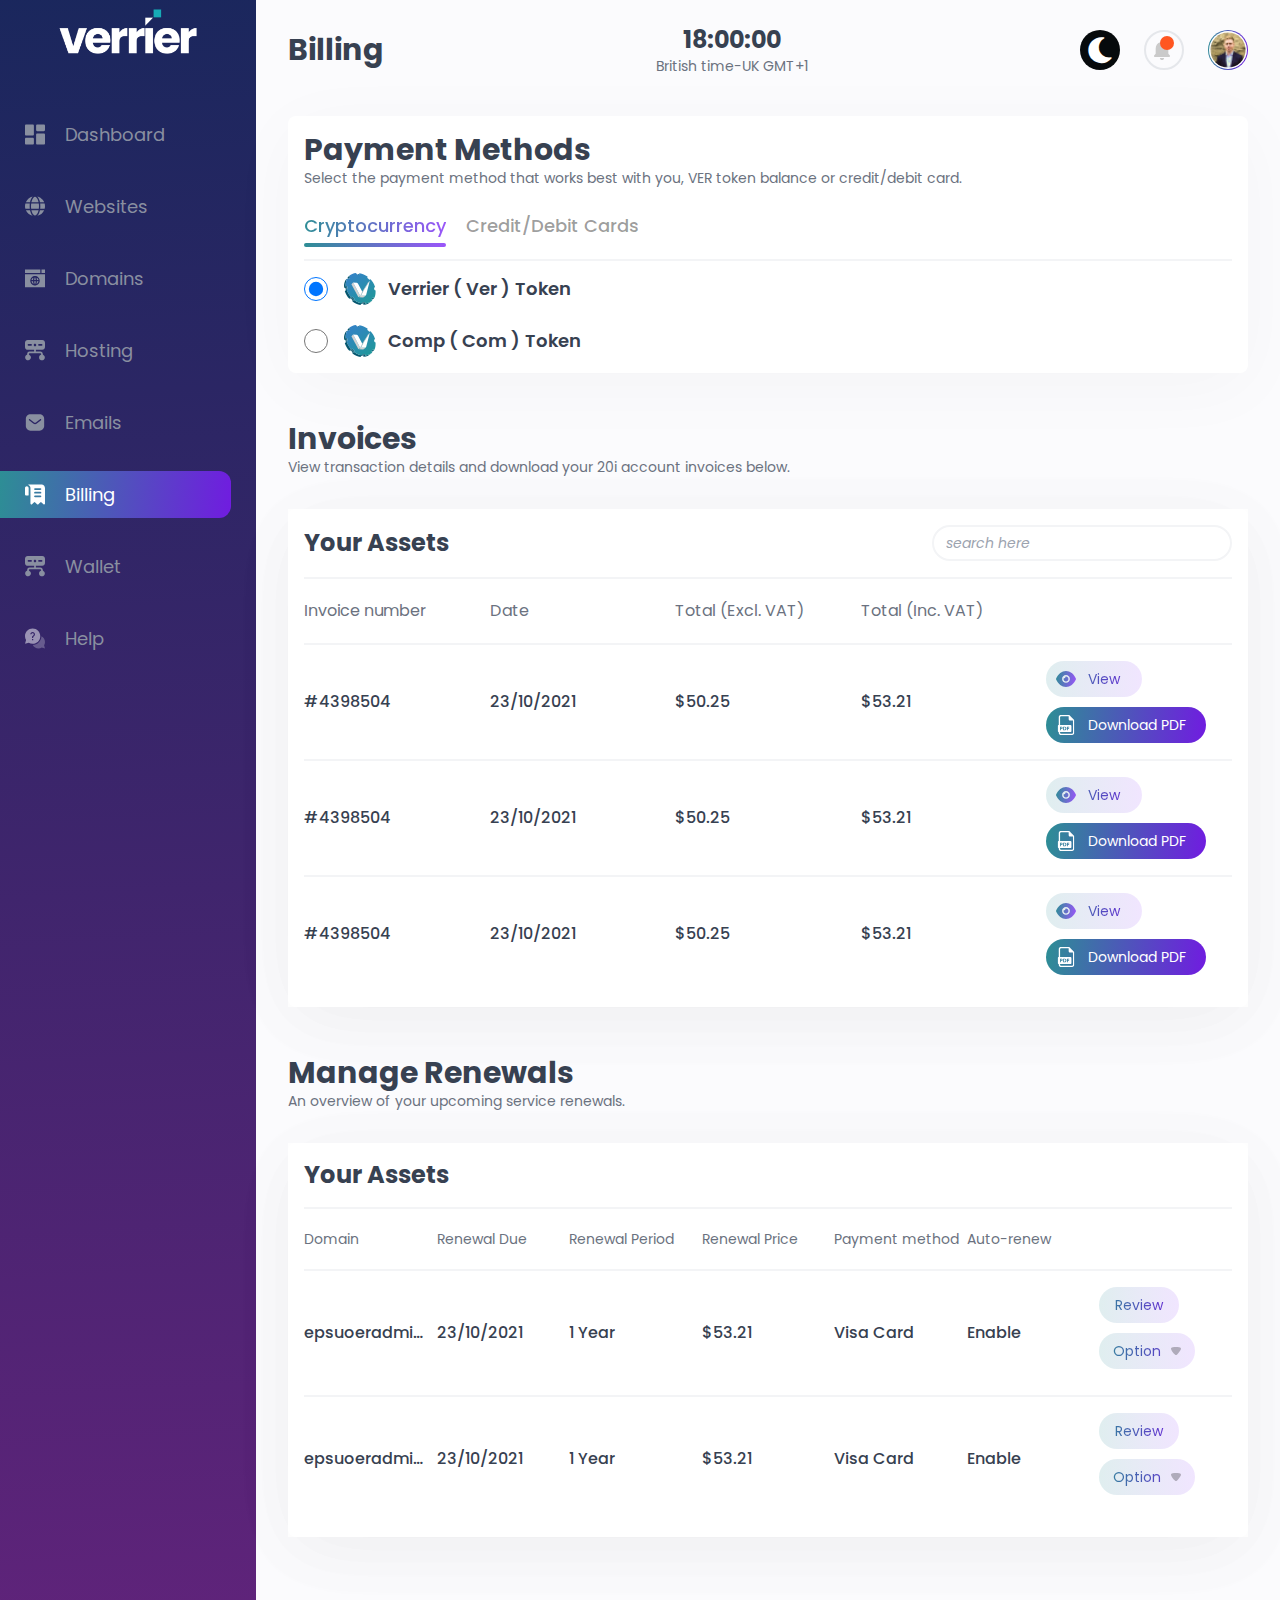
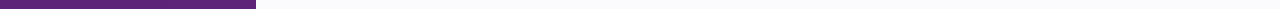
==== commit ad2b9fee: "Billing page done" ====
--- a/billing.html
+++ b/billing.html
@@ -256,35 +256,109 @@
                         </div>
                         
                         <!-- Billing Debit/Credit Options -->
-                        <div class="vp__billing__options my-12">
-                            <div class="option_heding">
-                                <h1 class="text-xl lg:text-3xl font-bold">Payment Methods</h1>
-                                <p class="text-sm text-gray-500">Select the payment method that works best with you, VER token balance or credit/debit card.</p>
-                            </div>
-                            <div class="data-table my-8 p-4 rounded-lg">
-                                <div class="billing-tab-indicator border-b-2 border-gray-100 dark:border-gray-700 pb-3">
-                                    <ul class="tab-indicator list-none flex">
-                                        <li class="active">Cryptocurrency</li>
-                                        <li>Credit/Debit Cards</li>
-                                    </ul>
+                        <div class="table-scroll data-table p-4 rounded-lg mt-10">
+                            <div class="vp__billing__options table-scroll-content">
+                                <div class="option_heding">
+                                    <h1 class="text-xl lg:text-3xl font-bold">Payment Methods</h1>
+                                    <p class="text-sm text-gray-500">Select the payment method that works best with you, VER token balance or credit/debit card.</p>
                                 </div>
-                                <div class="billing-tab-body pt-3">
-                                    <form action="#">
-                                        <div class="option flex items-center mb-5">
-                                            <input type="radio" name="billingOption" id="billVerrier" class="w-6 h-6">
-                                            <label for="billVerrier" class="flex items-center ml-4 font-semibold text-lg">
-                                                <img src="images/icons/verangleicon.svg" alt="" class="w-8 h-8 mr-3">
-                                                 Verrier ( Ver ) Token
-                                            </label>
-                                        </div>
-                                        <div class="option flex items-center">
-                                            <input type="radio" name="billingOption" id="stlrToken" class="w-6 h-6">
-                                            <label for="stlrToken" class="flex items-center ml-4 font-semibold text-lg">
-                                                <img src="images/icons/verangleicon.svg" alt="" class="w-8 h-8 mr-3">
-                                                 Comp ( Com ) Token
-                                            </label>
-                                        </div>
-                                    </form>
+                                <div class="mt-6">
+                                    <div class="billing-tab-indicator border-b-2 border-gray-100 dark:border-gray-700 pb-3">
+                                        <ul class="tab-indicator list-none flex" id="billing-tab-ui">
+                                            <li class="active">Cryptocurrency</li>
+                                            <li>Credit/Debit Cards</li>
+                                        </ul>
+                                    </div>
+                                    <div class="billing-tab-body">
+                                        <div class="billing-tab-item active pt-3">
+                                            <form action="#">
+                                                <div class="option flex items-center mb-5">
+                                                    <input type="radio" name="billingOption" id="billVerrier" class="w-6 h-6" checked>
+                                                    <label for="billVerrier" class="flex items-center ml-4 font-semibold text-lg">
+                                                        <img src="images/icons/verangleicon.svg" alt="" class="w-8 h-8 mr-3">
+                                                         Verrier ( Ver ) Token
+                                                    </label>
+                                                </div>
+                                                <div class="option flex items-center">
+                                                    <input type="radio" name="billingOption" id="stlrToken" class="w-6 h-6">
+                                                    <label for="stlrToken" class="flex items-center ml-4 font-semibold text-lg">
+                                                        <img src="images/icons/verangleicon.svg" alt="" class="w-8 h-8 mr-3">
+                                                         Comp ( Com ) Token
+                                                    </label>
+                                                </div>
+                                            </form>
+                                        </div>
+        
+                                        <!-- Card Selection -->
+                                        <div class="billing-tab-item pt-3">
+                                            <ul class="list-none text-gray-500 text-sm grid grid-cols-6 py-3">
+                                                <li>Type</li>
+                                                <li>Card Number</li>
+                                                <li>Author Name</li>
+                                                <li>Expire Date</li>
+                                            </ul>
+                                            <form action="#">
+                                                <div class="billing-card-group">
+                                                    <div class="active card-item grid grid-cols-6 items-center border-t-2 border-gray-100 dark:border-gray-700 py-4">
+                                                        <div class="card-name flex items-center">
+                                                            <input type="radio" name="cardselect" id="mastercard" class="w-6 h-6" checked>
+                                                            <label for="mastercard" class="ml-4 font-semibold text-lg">Master Card</label>
+                                                        </div>
+                                                        <div class="card-author">
+                                                            <p class="text-base font-medium">Alex Baker</p>
+                                                        </div>
+                                                        <div class="card-number">
+                                                            <p class="text-base font-medium">#4398 5040 45607</p>
+                                                        </div>
+                                                        <div class="card-exp">
+                                                            <p class="text-base font-medium">12/10/2022</p>
+                                                        </div>
+                                                        <div class="fallback flex items-center">
+                                                            <div class="w-36 mb-2.5 bg-vp-btn-alpha rounded-full set-bill-fallback">
+                                                                <p class="inline-block w-full bg-vp-green-blue px-2.5 py-2 text-transparent bg-clip-text text-sm text-center cursor-pointer">Set as Fallback</p>
+                                                            </div>
+                                                            <div class="w-20 flex items-center bg-vp-status-green rounded-full bill-fallback">
+                                                                <p href="#" class="w-full px-2.5 py-1.5 text-sm text-gray-100 text-center">Fallback</p>
+                                                            </div>
+                                                        </div>
+                                                        <div class="w-28 mb-2.5 bg-vp-alpha-red rounded-full">
+                                                            <p class="flex items-center justify-center w-full px-2.5 py-2 text-red-500 text-center cursor-pointer">
+                                                                <img src="images/icons/delete.svg" alt="" class="mr-2.5 w-2.5"> Delete
+                                                            </p>
+                                                        </div>
+                                                    </div>
+                                                    <div class="card-item grid grid-cols-6 items-center border-t-2 border-gray-100 dark:border-gray-700 py-4">
+                                                        <div class="card-name flex items-center">
+                                                            <input type="radio" name="cardselect" id="mastercard" class="w-6 h-6">
+                                                            <label for="mastercard" class="ml-4 font-semibold text-lg">Master Card</label>
+                                                        </div>
+                                                        <div class="card-author">
+                                                            <p class="text-base font-medium">Alex Baker</p>
+                                                        </div>
+                                                        <div class="card-number">
+                                                            <p class="text-base font-medium">#4398 5040 45607</p>
+                                                        </div>
+                                                        <div class="card-exp">
+                                                            <p class="text-base font-medium">12/10/2022</p>
+                                                        </div>
+                                                        <div class="fallback flex items-center">
+                                                            <div class="w-36 bg-vp-btn-alpha rounded-full set-bill-fallback">
+                                                                <p class="inline-block w-full bg-vp-green-blue px-2.5 py-2 text-transparent bg-clip-text text-sm text-center cursor-pointer">Set as Fallback</p>
+                                                            </div>
+                                                            <div class="w-20 flex items-center bg-vp-status-green rounded-full bill-fallback">
+                                                                <p href="#" class="w-full px-2.5 py-1.5 text-sm text-gray-100 text-center">Fallback</p>
+                                                            </div>
+                                                        </div>
+                                                        <div class="w-28 bg-vp-alpha-red rounded-full">
+                                                            <p class="flex items-center justify-center w-full px-2.5 py-2 text-red-500 text-center cursor-pointer">
+                                                                <img src="images/icons/delete.svg" alt="" class="mr-2.5 w-2.5"> Delete
+                                                            </p>
+                                                        </div>
+                                                    </div>
+                                                </div>
+                                            </form>
+                                        </div>
+                                    </div>
                                 </div>
                             </div>
                         </div>
@@ -445,7 +519,7 @@
                                                     </div>
                                                     <div class="view-btn w-24 mb-2.5 bg-vp-btn-alpha rounded-full">
                                                         <a href="#" class="flex items-center justify-center w-full bg-vp-green-blue px-2.5 py-2 text-transparent bg-clip-text text-sm text-center">
-                                                            Option <img src="images/icons/down-arrow.svg" alt="" class="ml-2.5 w-3">
+                                                            Option <img src="images/icons/down-arrow.svg" alt="" class="ml-2.5 w-2.5">
                                                         </a>
                                                     </div>
                                                 </div>
@@ -477,7 +551,7 @@
                                                     </div>
                                                     <div class="view-btn w-24 mb-2.5 bg-vp-btn-alpha rounded-full">
                                                         <a href="#" class="flex items-center justify-center w-full bg-vp-green-blue px-2.5 py-2 text-transparent bg-clip-text text-sm text-center">
-                                                            Option <img src="images/icons/down-arrow.svg" alt="" class="ml-2.5 w-3">
+                                                            Option <img src="images/icons/down-arrow.svg" alt="" class="ml-2.5 w-2.5">
                                                         </a>
                                                     </div>
                                                 </div>
@@ -495,5 +569,7 @@
         <script src="./inc/js/darkMode.js"></script>
         <!-- Mobile Menu -->
         <script src="./inc/js/mobileMenu.js"></script>
+        <!-- Tab JS -->
+        <script src="./inc/js/walletTab.js"></script>
     </body>
 </html>
--- a/style.css
+++ b/style.css
@@ -393,7 +393,13 @@
     border-radius: 10px;
 }
 
-
+.bill-fallback, .billing-tab-item {
+    display: none;
+}
+
+.billing-tab-item.active {
+    display: block;
+}
 
 /*######################
     ----- Responsive Design ----------
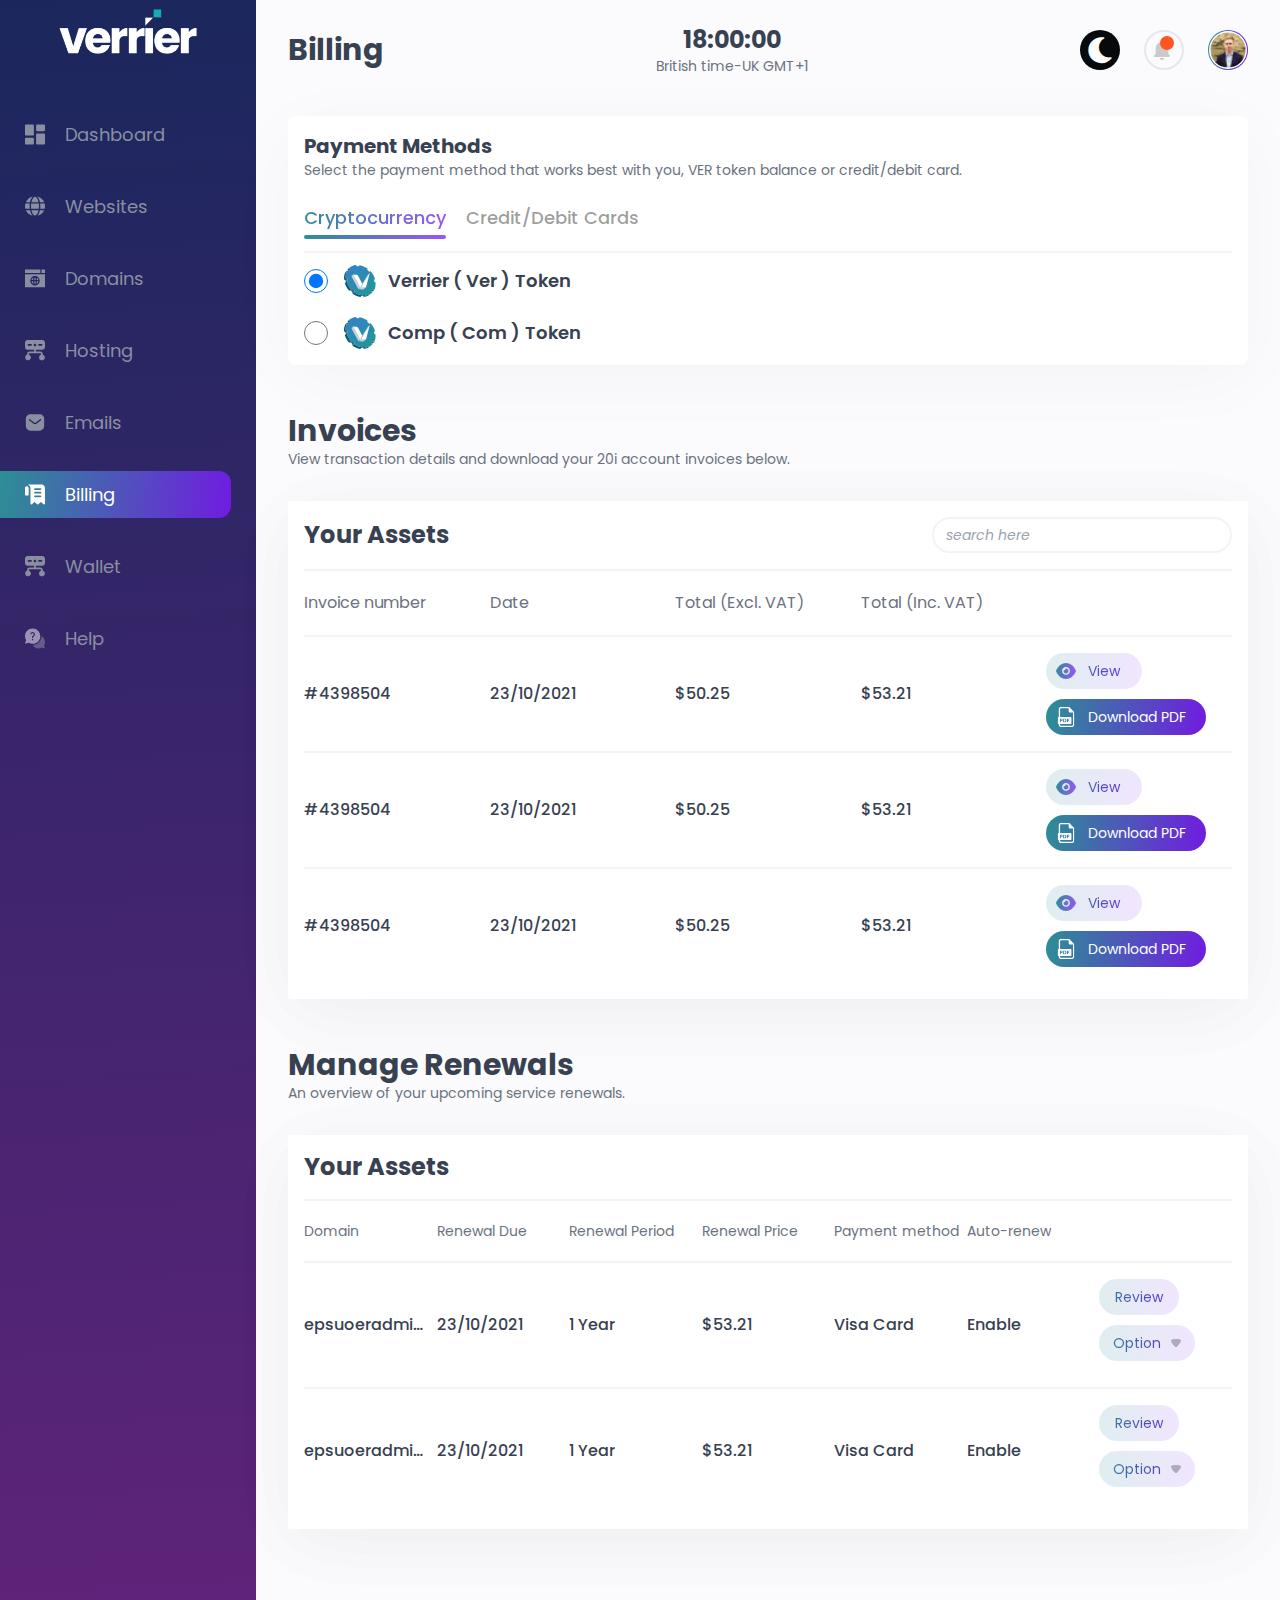
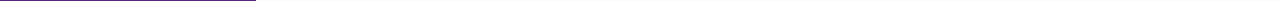
==== commit 957d0ac6: "Add files via upload" ====
--- a/billing.html
+++ b/billing.html
@@ -1,575 +1,575 @@
-<!DOCTYPE html>
-<html lang="en" class="">
-    <head>
-        <meta charset="UTF-8" />
-        <meta http-equiv="X-UA-Compatible" content="IE=edge" />
-        <meta name="viewport" content="width=device-width, initial-scale=1.0" />
-        <title>Verrier Portal - Billing</title>
-
-        <!-- Font awesome CDN -->
-        <link
-            rel="stylesheet"
-            href="https://cdnjs.cloudflare.com/ajax/libs/font-awesome/5.15.4/css/all.min.css"
-            integrity="sha512-1ycn6IcaQQ40/MKBW2W4Rhis/DbILU74C1vSrLJxCq57o941Ym01SwNsOMqvEBFlcgUa6xLiPY/NS5R+E6ztJQ=="
-            crossorigin="anonymous"
-            referrerpolicy="no-referrer"
-        />
-
-        <!-- css animation style file -->
-        <link rel="stylesheet" href="./lib/css/animate.min.css" />
-        <!-- style files -->
-        <link rel="stylesheet" href="lib/css/tailwind.css" />
-        <link rel="stylesheet" href="style.css" />
-    </head>
-
-    <body class="bg-vp-white-2 dark:bg-vp-black text-gray-700 dark:text-gray-200">
-        <div class="w-full">
-            <div class="max-w-full">
-                <div class="flex">
-                    <!-- Header area -->
-                    <header class="vp__header w-64 flex-shrink-0 min-h-screen hidden xl:block animate__animated animate__fadeIn">
-                        <div class="header-content">
-                            <!-- Logo -->
-                            <div class="vp__logo">
-                                <a href="#">
-                                    <img class="w-40 mx-auto" src="./images/logo.png" alt="" />
-                                </a>
-                            </div>
-
-                            <!-- Menu area -->
-                            <div class="vp__menus mt-12">
-                                <ul class="list-none">
-                                    <li>
-                                        <a class="flex align-middle" href="dashboard.html">
-                                            <svg viewBox="0 0 20 20" fill="none" xmlns="http://www.w3.org/2000/svg">
-                                                <path
-                                                    d="M1.11111 11.1111H7.77778C8.38889 11.1111 8.88889 10.6111 8.88889 10V1.11111C8.88889 0.5 8.38889 0 7.77778 0H1.11111C0.5 0 0 0.5 0 1.11111V10C0 10.6111 0.5 11.1111 1.11111 11.1111ZM1.11111 20H7.77778C8.38889 20 8.88889 19.5 8.88889 18.8889V14.4444C8.88889 13.8333 8.38889 13.3333 7.77778 13.3333H1.11111C0.5 13.3333 0 13.8333 0 14.4444V18.8889C0 19.5 0.5 20 1.11111 20ZM12.2222 20H18.8889C19.5 20 20 19.5 20 18.8889V10C20 9.38889 19.5 8.88889 18.8889 8.88889H12.2222C11.6111 8.88889 11.1111 9.38889 11.1111 10V18.8889C11.1111 19.5 11.6111 20 12.2222 20ZM11.1111 1.11111V5.55556C11.1111 6.16667 11.6111 6.66667 12.2222 6.66667H18.8889C19.5 6.66667 20 6.16667 20 5.55556V1.11111C20 0.5 19.5 0 18.8889 0H12.2222C11.6111 0 11.1111 0.5 11.1111 1.11111Z"
-                                                    fill="#898FA0"
-                                                />
-                                            </svg>
-                                            <span>Dashboard</span>
-                                        </a>
-                                    </li>
-                                    <li>
-                                        <a class="flex align-middle" href="website.html">
-                                            <svg viewBox="0 0 20 20" fill="none" xmlns="http://www.w3.org/2000/svg">
-                                                <path
-                                                    d="M13.8165 7.01773C11.2578 7.01773 8.73851 7.01773 6.22384 7.01773C5.93051 7.82752 5.92184 11.3384 6.21184 12.3096C8.73451 12.3096 11.2625 12.3096 13.8152 12.3096C14.0638 10.5472 14.0598 8.7994 13.8165 7.01773Z"
-                                                    fill="#898FA0"
-                                                />
-                                                <path
-                                                    d="M13.5863 13.6681C11.1762 13.6681 8.80492 13.6681 6.40625 13.6681C6.79625 15.2691 7.26758 16.8083 8.37158 18.0612C9.44292 19.2769 10.5643 19.2689 11.6403 18.0472C12.5569 17.0069 13.0269 15.7461 13.3956 14.4387C13.4643 14.1949 13.5176 13.9471 13.5863 13.6681Z"
-                                                    fill="#898FA0"
-                                                />
-                                                <path
-                                                    d="M6.41016 5.66519C8.81882 5.66519 11.1915 5.66519 13.5908 5.66519C13.2015 4.06554 12.7295 2.52635 11.6275 1.2728C10.5635 0.0631042 9.45015 0.0631046 8.38149 1.25885C7.44882 2.30181 6.97549 3.57329 6.60282 4.89128C6.53349 5.13508 6.48016 5.38286 6.41016 5.66519Z"
-                                                    fill="#898FA0"
-                                                />
-                                                <path
-                                                    d="M19.6343 7.02571C18.1503 7.02571 16.6803 7.02571 15.169 7.02571C15.3863 8.79144 15.3863 10.5392 15.167 12.3236C15.4403 12.3236 15.6703 12.3236 15.901 12.3236C17.0543 12.3236 18.2083 12.3236 19.3617 12.3229C19.5023 12.3229 19.633 12.3495 19.6856 12.1409C20.1163 10.4343 20.1096 8.7363 19.6343 7.02571Z"
-                                                    fill="#898FA0"
-                                                />
-                                                <path
-                                                    d="M4.83046 7.02638C3.32446 7.02638 1.86113 7.02638 0.399129 7.02638C-0.0668709 8.21084 -0.184204 10.5299 0.369796 12.3023C1.83446 12.3023 3.30713 12.3023 4.82646 12.3023C4.61446 10.5432 4.60979 8.7941 4.83046 7.02638Z"
-                                                    fill="#898FA0"
-                                                />
-                                                <path
-                                                    d="M12.3184 19.328C15.4717 18.5215 17.7344 16.6449 19.157 13.6734C17.7324 13.6734 16.3637 13.6734 14.9604 13.6734C14.493 15.7341 13.849 17.731 12.3184 19.328Z"
-                                                    fill="#898FA0"
-                                                />
-                                                <path
-                                                    d="M12.2852 0.0119557C13.8292 1.59832 14.4958 3.57331 14.9598 5.66122C16.3372 5.66122 17.7105 5.66122 19.0838 5.66122C18.8218 3.63774 14.7858 0.267049 12.2852 0.0119557Z"
-                                                    fill="#898FA0"
-                                                />
-                                                <path
-                                                    d="M7.68646 -1.14441e-05C4.52846 0.810443 2.2658 2.68445 0.841797 5.65457C2.27046 5.65457 3.64646 5.65457 5.04046 5.65457C5.50313 3.57795 6.1598 1.58968 7.68646 -1.14441e-05Z"
-                                                    fill="#898FA0"
-                                                />
-                                                <path
-                                                    d="M5.03586 13.6648C3.6432 13.6648 2.27186 13.6648 0.894531 13.6648C1.80853 16.1447 4.5932 18.7062 7.7232 19.3333C6.1692 17.735 5.50253 15.7647 5.03586 13.6648Z"
-                                                    fill="#898FA0"
-                                                />
-                                            </svg>
-                                            <span>Websites</span>
-                                        </a>
-                                    </li>
-                                    <li>
-                                        <a class="flex align-middle" href="domains.html">
-                                            <svg viewBox="0 0 20 18" fill="none" xmlns="http://www.w3.org/2000/svg">
-                                                <path d="M20 0H16.4844V3.51562H20V0Z" fill="#898FA0" />
-                                                <path d="M15.3125 0H0V3.51562H15.3125V0Z" fill="#898FA0" />
-                                                <path
-                                                    d="M9.21973 11.7578C9.30617 13.5269 9.76961 14.5301 9.99988 14.7105C10.2302 14.5301 10.6936 13.5269 10.78 11.7578H9.21973Z"
-                                                    fill="#898FA0"
-                                                />
-                                                <path
-                                                    d="M8.46887 14.2836C8.23598 13.585 8.09039 12.704 8.04762 11.7578H6.49414C6.68961 12.9312 7.46168 13.9119 8.50844 14.3979C8.49512 14.3607 8.48191 14.3227 8.46887 14.2836Z"
-                                                    fill="#898FA0"
-                                                />
-                                                <path
-                                                    d="M9.99988 7.63327C9.76961 7.81362 9.30617 8.81682 9.21973 10.5859H10.78C10.6936 8.81682 10.2302 7.81362 9.99988 7.63327Z"
-                                                    fill="#898FA0"
-                                                />
-                                                <path
-                                                    d="M6.49414 10.5859H8.04762C8.09035 9.63969 8.23598 8.75875 8.46887 8.06012C8.48188 8.02106 8.49508 7.98309 8.50844 7.94586C7.46168 8.43184 6.68957 9.41254 6.49414 10.5859Z"
-                                                    fill="#898FA0"
-                                                />
-                                                <path
-                                                    d="M11.4922 7.94586C11.5055 7.98309 11.5187 8.02106 11.5318 8.06012C11.7646 8.75875 11.9103 9.63969 11.953 10.5859H13.5065C13.311 9.41254 12.5389 8.43184 11.4922 7.94586Z"
-                                                    fill="#898FA0"
-                                                />
-                                                <path
-                                                    d="M0 4.6875V17.6562H20V4.6875H0ZM10 15.8984C7.39375 15.8984 5.27344 13.7781 5.27344 11.1719C5.27344 8.56562 7.39375 6.44531 10 6.44531C12.6062 6.44531 14.7266 8.56562 14.7266 11.1719C14.7266 13.7781 12.6062 15.8984 10 15.8984Z"
-                                                    fill="#898FA0"
-                                                />
-                                                <path
-                                                    d="M11.953 11.7578C11.9102 12.7041 11.7646 13.585 11.5318 14.2836C11.5188 14.3227 11.5055 14.3607 11.4922 14.3979C12.5389 13.9119 13.311 12.9312 13.5065 11.7578H11.953Z"
-                                                    fill="#898FA0"
-                                                />
-                                            </svg>
-                                            <span>Domains</span>
-                                        </a>
-                                    </li>
-                                    <li>
-                                        <a class="flex align-middle" href="hosting.html">
-                                            <svg viewBox="0 0 20 21" fill="none" xmlns="http://www.w3.org/2000/svg">
-                                                <path
-                                                    d="M9.13366 11.4412C9.13366 10.8613 9.13366 10.3363 9.13366 9.765C8.98935 9.765 8.86158 9.765 8.73316 9.765C6.7697 9.76566 4.80558 9.76831 2.84212 9.76698C1.11566 9.76566 0.00219079 8.65418 0.0015288 6.93434C0.00020482 5.53291 -0.00111916 4.13148 0.0015288 2.73071C0.00483874 1.16114 1.14545 0.00530479 2.71039 0.00331883C7.56475 -0.00131509 12.4191 -0.00131509 17.2735 0.00265684C18.8563 0.00398081 19.9962 1.15849 19.9989 2.74858C20.0015 4.18311 20.0009 5.61698 19.9989 7.05151C19.9969 8.60586 18.8378 9.76169 17.2735 9.76434C15.2769 9.76765 13.2797 9.765 11.2831 9.765C11.1534 9.765 11.0236 9.765 10.872 9.765C10.872 10.3323 10.872 10.8659 10.872 11.4445C11.0044 11.4445 11.1223 11.4445 11.2394 11.4445C12.5853 11.4445 13.9311 11.4431 15.2776 11.4451C16.7949 11.4471 17.8209 12.4639 17.7885 13.9825C17.7786 14.4472 17.8792 14.7041 18.33 14.9444C19.5196 15.5779 20.0585 16.9145 19.742 18.1822C19.4316 19.4261 18.3843 20.2727 17.057 20.3535C15.7145 20.4349 14.4514 19.4731 14.1443 18.1345C13.8245 16.7417 14.5103 15.3131 15.7741 14.8021C16.0409 14.6942 16.1335 14.5598 16.1018 14.2937C16.0872 14.1738 16.1011 14.0514 16.0991 13.9296C16.0898 13.4311 15.8158 13.1531 15.316 13.1524C13.6392 13.1497 11.9623 13.1517 10.2855 13.1517C8.43195 13.1517 6.57839 13.1504 4.72548 13.1517C4.13499 13.1524 3.90726 13.3808 3.90197 13.9686C3.90197 14.0017 3.90594 14.0355 3.9013 14.0679C3.84305 14.4664 3.96221 14.6968 4.36668 14.9014C5.55892 15.5051 6.14214 16.8251 5.86741 18.1027C5.5993 19.3506 4.54211 20.2449 3.20953 20.3509C1.87694 20.4568 0.594009 19.5128 0.259042 18.1809C-0.0865157 16.8046 0.580769 15.3423 1.83391 14.8193C2.13843 14.6922 2.22316 14.5386 2.20463 14.2367C2.16954 13.6687 2.22647 13.11 2.53695 12.6109C3.01953 11.835 3.7325 11.4537 4.63611 11.4458C6.00378 11.4339 7.37211 11.4412 8.74044 11.4405C8.85827 11.4412 8.97743 11.4412 9.13366 11.4412ZM4.81882 4.07984C4.37727 4.07984 3.93639 4.07322 3.49484 4.08183C2.97452 4.0911 2.66206 4.37972 2.6422 4.85371C2.62036 5.36543 2.91693 5.7421 3.43791 5.75865C4.34153 5.78777 5.24713 5.78844 6.15074 5.76063C6.64061 5.74541 6.96499 5.3449 6.9491 4.8782C6.93255 4.39561 6.60553 4.09176 6.0766 4.08183C5.65756 4.07389 5.23786 4.07984 4.81882 4.07984ZM15.3054 4.08117C15.3054 4.08051 15.3054 4.08051 15.3054 4.07984C14.8863 4.07984 14.4666 4.07984 14.0476 4.07984C14.0258 4.07984 14.0033 4.07984 13.9814 4.08051C13.4783 4.10169 13.1592 4.40091 13.1374 4.87291C13.1162 5.32769 13.43 5.73812 13.8973 5.75335C14.8228 5.78446 15.7502 5.78645 16.6757 5.75666C17.1636 5.74077 17.482 5.32637 17.4529 4.85834C17.4237 4.38634 17.1027 4.08977 16.5963 4.08117C16.166 4.07521 15.7357 4.08117 15.3054 4.08117ZM8.73779 4.9113C8.73647 5.59514 9.31041 6.18894 9.98101 6.19821C10.6648 6.20747 11.2606 5.60904 11.2606 4.91329C11.2613 4.24269 10.6635 3.64823 9.9916 3.64955C9.29386 3.65154 8.73912 4.21026 8.73779 4.9113Z"
-                                                    fill="#898FA0"
-                                                />
-                                            </svg>
-                                            <span>Hosting</span>
-                                        </a>
-                                    </li>
-                                    <li>
-                                        <a class="flex align-middle" href="emails.html">
-                                            <svg viewBox="0 0 20 18" fill="none" xmlns="http://www.w3.org/2000/svg">
-                                                <path
-                                                    fill-rule="evenodd"
-                                                    clip-rule="evenodd"
-                                                    d="M14.5281 0.75C15.7573 0.75 16.9398 1.23583 17.8097 2.10758C18.6806 2.9775 19.1673 4.15083 19.1673 5.37917V12.6208C19.1673 15.1783 17.0865 17.25 14.5281 17.25H5.47232C2.9139 17.25 0.833984 15.1783 0.833984 12.6208V5.37917C0.833984 2.82167 2.90473 0.75 5.47232 0.75H14.5281ZM15.9865 6.745L16.0598 6.67167C16.2789 6.40583 16.2789 6.02083 16.0497 5.755C15.9223 5.61842 15.7472 5.535 15.5648 5.51667C15.3723 5.50658 15.189 5.57167 15.0506 5.7L10.9173 9C10.3857 9.44092 9.6239 9.44092 9.08399 9L4.95899 5.7C4.6739 5.48917 4.27974 5.51667 4.04232 5.76417C3.79482 6.01167 3.76732 6.40583 3.97724 6.68083L4.09732 6.8L8.26815 10.0542C8.78149 10.4575 9.4039 10.6775 10.0557 10.6775C10.7056 10.6775 11.339 10.4575 11.8514 10.0542L15.9865 6.745Z"
-                                                    fill="#898FA0"
-                                                />
-                                            </svg>
-                                            <span>Emails</span>
-                                        </a>
-                                    </li>
-                                    <li class="active">
-                                        <a class="flex align-middle" href="billing.html">
-                                            <svg viewBox="0 0 20 20" fill="none" xmlns="http://www.w3.org/2000/svg">
-                                                <path
-                                                    d="M15.9024 17.5596C15.0617 18.2798 14.2516 18.9733 13.4409 19.6662C12.9429 20.092 12.5109 20.0954 12.0156 19.6723C11.1974 18.9733 10.3805 18.2716 9.54731 17.5569C8.70591 18.2764 7.87746 18.9808 7.0531 19.6914C6.80852 19.9019 6.54418 20.0252 6.21443 19.9666C5.82201 19.8972 5.5529 19.6512 5.49226 19.2574C5.45479 19.0128 5.45275 18.7608 5.45275 18.5114C5.45547 13.506 5.48068 8.50118 5.45275 3.49573C5.44525 2.08613 4.68834 1.06283 3.44839 0.401297C3.34074 0.344069 3.22833 0.295697 3.11796 0.243237C3.1166 0.204404 3.11592 0.164889 3.11523 0.126055C3.37072 0.0844962 3.6262 0.00751023 3.88169 0.00682894C7.62743 -0.000665277 11.3725 -0.00202786 15.1182 0.00478506C15.775 0.00614764 16.4468 -0.0292795 17.0851 0.0926718C18.8612 0.432637 19.9976 1.9124 19.999 3.80026C20.0024 8.68036 19.9983 13.5611 19.997 18.4412C19.997 18.679 20.0126 18.9202 19.9833 19.1552C19.8866 19.9278 19.0895 20.2548 18.4872 19.7589C17.7344 19.1382 17.002 18.493 16.2601 17.8587C16.1483 17.7627 16.0346 17.67 15.9024 17.5596ZM12.718 12.7225C12.718 12.7218 12.718 12.7218 12.718 12.7211C13.6037 12.7211 14.4887 12.7238 15.3744 12.7204C15.9433 12.7184 16.335 12.3634 16.3486 11.8477C16.363 11.3129 15.9862 10.913 15.4044 10.9089C13.6221 10.8966 11.8399 10.8973 10.0583 10.9082C9.46828 10.9116 9.09016 11.2999 9.10106 11.8341C9.11196 12.3648 9.50507 12.7197 10.0957 12.7218C10.9705 12.7245 11.8439 12.7225 12.718 12.7225ZM12.7262 7.27213C11.8521 7.27213 10.978 7.27008 10.1039 7.27281C9.50916 7.27485 9.11605 7.62299 9.10174 8.15304C9.08676 8.69944 9.47441 9.08505 10.0855 9.08777C11.8446 9.09595 13.6044 9.09527 15.3642 9.08777C15.9576 9.08573 16.348 8.71647 16.3514 8.18915C16.3548 7.64752 15.9501 7.27417 15.3485 7.27213C14.4737 7.27008 13.6003 7.27213 12.7262 7.27213ZM12.6901 5.45172C13.5526 5.45172 14.4145 5.4558 15.277 5.44831C15.4555 5.44695 15.6449 5.43196 15.8097 5.36996C16.1947 5.22553 16.4011 4.82356 16.3398 4.40457C16.2792 3.99034 15.9426 3.66469 15.4998 3.6531C14.7517 3.63335 14.0023 3.64357 13.2535 3.64289C12.1873 3.6422 11.1204 3.63539 10.0542 3.64629C9.41855 3.6531 9.01931 4.11775 9.11469 4.70706C9.18691 5.15535 9.54663 5.4449 10.0699 5.44899C10.9433 5.45649 11.8167 5.45103 12.6901 5.45172Z"
-                                                    fill="#898FA0"
-                                                />
-                                                <path
-                                                    d="M3.64549 7.01661C3.64549 8.19729 3.63867 9.37796 3.65026 10.5586C3.65298 10.8203 3.58349 10.9156 3.30757 10.9095C2.54725 10.8925 1.78624 10.9116 1.02592 10.9027C0.358937 10.8952 0.0101152 10.558 0.00807136 9.89507C-0.000104144 7.73742 -0.00555448 5.58045 0.00943394 3.42416C0.0162469 2.40358 0.850829 1.61465 1.85165 1.63168C2.87018 1.64871 3.65503 2.46899 3.65298 3.50864C3.65094 4.67773 3.6523 5.84683 3.6523 7.01593C3.65026 7.01661 3.64753 7.01661 3.64549 7.01661Z"
-                                                    fill="#898FA0"
-                                                />
-                                            </svg>
-                                            <span>Billing</span>
-                                        </a>
-                                    </li>
-                                    <li>
-                                        <a class="flex align-middle" href="wallet.html">
-                                            <svg viewBox="0 0 20 21" fill="none" xmlns="http://www.w3.org/2000/svg">
-                                                <path
-                                                    d="M9.13366 11.4412C9.13366 10.8613 9.13366 10.3363 9.13366 9.765C8.98935 9.765 8.86158 9.765 8.73316 9.765C6.7697 9.76566 4.80558 9.76831 2.84212 9.76698C1.11566 9.76566 0.00219079 8.65418 0.0015288 6.93434C0.00020482 5.53291 -0.00111916 4.13148 0.0015288 2.73071C0.00483874 1.16114 1.14545 0.00530479 2.71039 0.00331883C7.56475 -0.00131509 12.4191 -0.00131509 17.2735 0.00265684C18.8563 0.00398081 19.9962 1.15849 19.9989 2.74858C20.0015 4.18311 20.0009 5.61698 19.9989 7.05151C19.9969 8.60586 18.8378 9.76169 17.2735 9.76434C15.2769 9.76765 13.2797 9.765 11.2831 9.765C11.1534 9.765 11.0236 9.765 10.872 9.765C10.872 10.3323 10.872 10.8659 10.872 11.4445C11.0044 11.4445 11.1223 11.4445 11.2394 11.4445C12.5853 11.4445 13.9311 11.4431 15.2776 11.4451C16.7949 11.4471 17.8209 12.4639 17.7885 13.9825C17.7786 14.4472 17.8792 14.7041 18.33 14.9444C19.5196 15.5779 20.0585 16.9145 19.742 18.1822C19.4316 19.4261 18.3843 20.2727 17.057 20.3535C15.7145 20.4349 14.4514 19.4731 14.1443 18.1345C13.8245 16.7417 14.5103 15.3131 15.7741 14.8021C16.0409 14.6942 16.1335 14.5598 16.1018 14.2937C16.0872 14.1738 16.1011 14.0514 16.0991 13.9296C16.0898 13.4311 15.8158 13.1531 15.316 13.1524C13.6392 13.1497 11.9623 13.1517 10.2855 13.1517C8.43195 13.1517 6.57839 13.1504 4.72548 13.1517C4.13499 13.1524 3.90726 13.3808 3.90197 13.9686C3.90197 14.0017 3.90594 14.0355 3.9013 14.0679C3.84305 14.4664 3.96221 14.6968 4.36668 14.9014C5.55892 15.5051 6.14214 16.8251 5.86741 18.1027C5.5993 19.3506 4.54211 20.2449 3.20953 20.3509C1.87694 20.4568 0.594009 19.5128 0.259042 18.1809C-0.0865157 16.8046 0.580769 15.3423 1.83391 14.8193C2.13843 14.6922 2.22316 14.5386 2.20463 14.2367C2.16954 13.6687 2.22647 13.11 2.53695 12.6109C3.01953 11.835 3.7325 11.4537 4.63611 11.4458C6.00378 11.4339 7.37211 11.4412 8.74044 11.4405C8.85827 11.4412 8.97743 11.4412 9.13366 11.4412ZM4.81882 4.07984C4.37727 4.07984 3.93639 4.07322 3.49484 4.08183C2.97452 4.0911 2.66206 4.37972 2.6422 4.85371C2.62036 5.36543 2.91693 5.7421 3.43791 5.75865C4.34153 5.78777 5.24713 5.78844 6.15074 5.76063C6.64061 5.74541 6.96499 5.3449 6.9491 4.8782C6.93255 4.39561 6.60553 4.09176 6.0766 4.08183C5.65756 4.07389 5.23786 4.07984 4.81882 4.07984ZM15.3054 4.08117C15.3054 4.08051 15.3054 4.08051 15.3054 4.07984C14.8863 4.07984 14.4666 4.07984 14.0476 4.07984C14.0258 4.07984 14.0033 4.07984 13.9814 4.08051C13.4783 4.10169 13.1592 4.40091 13.1374 4.87291C13.1162 5.32769 13.43 5.73812 13.8973 5.75335C14.8228 5.78446 15.7502 5.78645 16.6757 5.75666C17.1636 5.74077 17.482 5.32637 17.4529 4.85834C17.4237 4.38634 17.1027 4.08977 16.5963 4.08117C16.166 4.07521 15.7357 4.08117 15.3054 4.08117ZM8.73779 4.9113C8.73647 5.59514 9.31041 6.18894 9.98101 6.19821C10.6648 6.20747 11.2606 5.60904 11.2606 4.91329C11.2613 4.24269 10.6635 3.64823 9.9916 3.64955C9.29386 3.65154 8.73912 4.21026 8.73779 4.9113Z"
-                                                    fill="#898FA0"
-                                                />
-                                            </svg>
-                                            <span>Wallet</span>
-                                        </a>
-                                    </li>
-                                    <li>
-                                        <a class="flex align-middle" href="help.html">
-                                            <svg viewBox="0 0 22 22" xmlns="http://www.w3.org/2000/svg">
-                                                <path
-                                                    opacity="0.5"
-                                                    d="M22 14.8888C22 12.1587 20.4338 9.72228 18.0881 8.53711C18.0153 13.7716 13.7715 18.0154 8.53699 18.0883C9.72215 20.4339 12.1586 22.0001 14.8886 22.0001C16.1686 22.0001 17.4134 21.6592 18.5071 21.0115L21.9689 21.969L21.0114 18.5072C21.6591 17.4135 22 16.1688 22 14.8888Z"
-                                                    fill="white"
-                                                    fill-opacity="0.5"
-                                                />
-                                                <path
-                                                    d="M16.8008 8.40039C16.8008 3.76833 13.0325 0 8.40039 0C3.76833 0 0 3.76833 0 8.40039C0 9.91 0.401825 11.3798 1.16486 12.6702L0.0308838 16.7697L4.13054 15.6359C5.42094 16.399 6.89078 16.8008 8.40039 16.8008C13.0325 16.8008 16.8008 13.0325 16.8008 8.40039ZM7.11133 6.44531H5.82227C5.82227 5.02365 6.97873 3.86719 8.40039 3.86719C9.82205 3.86719 10.9785 5.02365 10.9785 6.44531C10.9785 7.16689 10.673 7.86043 10.1401 8.34785L9.04492 9.35023V10.3555H7.75586V8.78258L9.26984 7.39684C9.54041 7.14926 9.68945 6.81139 9.68945 6.44531C9.68945 5.73448 9.11122 5.15625 8.40039 5.15625C7.68956 5.15625 7.11133 5.73448 7.11133 6.44531ZM7.75586 11.6445H9.04492V12.9336H7.75586V11.6445Z"
-                                                    fill="white"
-                                                    fill-opacity="0.5"
-                                                />
-                                            </svg>
-                                            <span>Help</span>
-                                        </a>
-                                    </li>
-                                </ul>
-                            </div>
-                            <div class="vp__social__icon"></div>
-                        </div>
-                    </header>
-
-                    <!-- Main Contanet Area -->
-                    <main class="w-full px-4 md:px-6 lg:px-8 py-6">
-                        <div class="vp__topbar">
-                            <div class="hidden xl:block">
-                                <div class="flex justify-between items-center">
-                                    <div class="vp__page__title">
-                                        <h2 class="font-bold text-3xl dark:text-gray-200">Billing</h2>
-                                    </div>
-                                    <div class="vp__time__zone text-center">
-                                        <h2 class="font-bold text-2xl dark:text-gray-200">18:00:00</h2>
-                                        <p class="text-sm text-gray-500">British time-UK GMT+1</p>
-                                    </div>
-                                    <div class="vp__user__info flex items-center">
-                                        <div class="vp__dark__mode flex items-center justify-center w-10 h-10 rounded-full bg-vp-black">
-                                            <input type="checkbox" id="dark-input" class="hidden" />
-                                            <label for="dark-input" style="display: contents" id="darkinput-label">
-                                                <i class="fas fa-moon moon"></i>
-                                                <i class="fas fa-sun sun"></i>
-                                            </label>
-                                        </div>
-                                        <div class="notification border-2 border-gray-200 dark:border-gray-700 p-2 mx-6 w-10 h-10 rounded-full">
-                                            <div class="icon relative">
-                                                <div class="noti-count absolute top-0 right-0 text-center bg-vp-orange w-3.5 h-3.5 rounded-full -mt-1"></div>
-                                                <img class="w-4" src="images/notify.svg" alt="" />
-                                            </div>
-                                        </div>
-                                        <div class="avatar bg-vp-blue-purple">
-                                            <div class="user-avatar w-full h-full ">
-                                                <img class="w-full rounded-full" src="images/alex.png" alt="" />
-                                            </div>
-                                        </div>
-                                    </div>
-                                </div>
-                            </div>
-                            <div class="block xl:hidden">
-                                <div class="flex justify-between items-center">
-                                    <div class="vp__logo">
-                                        <a href="#">
-                                            <img class="w-36 lg:w-40 mx-auto -mt-5 dark-logo" src="./images/dark-logo.png" alt="" />
-                                            <img class="w-36 lg:w-40 mx-auto -mt-5 light-logo" src="./images/logo.png" alt="">
-                                        </a>
-                                    </div>
-                                    <div class="mobile-menu">
-                                        <div class="icon">
-                                            <i class="fas fa-bars" id="showMobileMenu"></i>
-                                        </div>
-                                    </div>
-                                </div>
-                            </div>
-                        </div>
-                        
-                        <!-- Billing Debit/Credit Options -->
-                        <div class="table-scroll data-table p-4 rounded-lg mt-10">
-                            <div class="vp__billing__options table-scroll-content">
-                                <div class="option_heding">
-                                    <h1 class="text-xl lg:text-3xl font-bold">Payment Methods</h1>
-                                    <p class="text-sm text-gray-500">Select the payment method that works best with you, VER token balance or credit/debit card.</p>
-                                </div>
-                                <div class="mt-6">
-                                    <div class="billing-tab-indicator border-b-2 border-gray-100 dark:border-gray-700 pb-3">
-                                        <ul class="tab-indicator list-none flex" id="billing-tab-ui">
-                                            <li class="active">Cryptocurrency</li>
-                                            <li>Credit/Debit Cards</li>
-                                        </ul>
-                                    </div>
-                                    <div class="billing-tab-body">
-                                        <div class="billing-tab-item active pt-3">
-                                            <form action="#">
-                                                <div class="option flex items-center mb-5">
-                                                    <input type="radio" name="billingOption" id="billVerrier" class="w-6 h-6" checked>
-                                                    <label for="billVerrier" class="flex items-center ml-4 font-semibold text-lg">
-                                                        <img src="images/icons/verangleicon.svg" alt="" class="w-8 h-8 mr-3">
-                                                         Verrier ( Ver ) Token
-                                                    </label>
-                                                </div>
-                                                <div class="option flex items-center">
-                                                    <input type="radio" name="billingOption" id="stlrToken" class="w-6 h-6">
-                                                    <label for="stlrToken" class="flex items-center ml-4 font-semibold text-lg">
-                                                        <img src="images/icons/verangleicon.svg" alt="" class="w-8 h-8 mr-3">
-                                                         Comp ( Com ) Token
-                                                    </label>
-                                                </div>
-                                            </form>
-                                        </div>
-        
-                                        <!-- Card Selection -->
-                                        <div class="billing-tab-item pt-3">
-                                            <ul class="list-none text-gray-500 text-sm grid grid-cols-6 py-3">
-                                                <li>Type</li>
-                                                <li>Card Number</li>
-                                                <li>Author Name</li>
-                                                <li>Expire Date</li>
-                                            </ul>
-                                            <form action="#">
-                                                <div class="billing-card-group">
-                                                    <div class="active card-item grid grid-cols-6 items-center border-t-2 border-gray-100 dark:border-gray-700 py-4">
-                                                        <div class="card-name flex items-center">
-                                                            <input type="radio" name="cardselect" id="mastercard" class="w-6 h-6" checked>
-                                                            <label for="mastercard" class="ml-4 font-semibold text-lg">Master Card</label>
-                                                        </div>
-                                                        <div class="card-author">
-                                                            <p class="text-base font-medium">Alex Baker</p>
-                                                        </div>
-                                                        <div class="card-number">
-                                                            <p class="text-base font-medium">#4398 5040 45607</p>
-                                                        </div>
-                                                        <div class="card-exp">
-                                                            <p class="text-base font-medium">12/10/2022</p>
-                                                        </div>
-                                                        <div class="fallback flex items-center">
-                                                            <div class="w-36 mb-2.5 bg-vp-btn-alpha rounded-full set-bill-fallback">
-                                                                <p class="inline-block w-full bg-vp-green-blue px-2.5 py-2 text-transparent bg-clip-text text-sm text-center cursor-pointer">Set as Fallback</p>
-                                                            </div>
-                                                            <div class="w-20 flex items-center bg-vp-status-green rounded-full bill-fallback">
-                                                                <p href="#" class="w-full px-2.5 py-1.5 text-sm text-gray-100 text-center">Fallback</p>
-                                                            </div>
-                                                        </div>
-                                                        <div class="w-28 mb-2.5 bg-vp-alpha-red rounded-full">
-                                                            <p class="flex items-center justify-center w-full px-2.5 py-2 text-red-500 text-center cursor-pointer">
-                                                                <img src="images/icons/delete.svg" alt="" class="mr-2.5 w-2.5"> Delete
-                                                            </p>
-                                                        </div>
-                                                    </div>
-                                                    <div class="card-item grid grid-cols-6 items-center border-t-2 border-gray-100 dark:border-gray-700 py-4">
-                                                        <div class="card-name flex items-center">
-                                                            <input type="radio" name="cardselect" id="mastercard" class="w-6 h-6">
-                                                            <label for="mastercard" class="ml-4 font-semibold text-lg">Master Card</label>
-                                                        </div>
-                                                        <div class="card-author">
-                                                            <p class="text-base font-medium">Alex Baker</p>
-                                                        </div>
-                                                        <div class="card-number">
-                                                            <p class="text-base font-medium">#4398 5040 45607</p>
-                                                        </div>
-                                                        <div class="card-exp">
-                                                            <p class="text-base font-medium">12/10/2022</p>
-                                                        </div>
-                                                        <div class="fallback flex items-center">
-                                                            <div class="w-36 bg-vp-btn-alpha rounded-full set-bill-fallback">
-                                                                <p class="inline-block w-full bg-vp-green-blue px-2.5 py-2 text-transparent bg-clip-text text-sm text-center cursor-pointer">Set as Fallback</p>
-                                                            </div>
-                                                            <div class="w-20 flex items-center bg-vp-status-green rounded-full bill-fallback">
-                                                                <p href="#" class="w-full px-2.5 py-1.5 text-sm text-gray-100 text-center">Fallback</p>
-                                                            </div>
-                                                        </div>
-                                                        <div class="w-28 bg-vp-alpha-red rounded-full">
-                                                            <p class="flex items-center justify-center w-full px-2.5 py-2 text-red-500 text-center cursor-pointer">
-                                                                <img src="images/icons/delete.svg" alt="" class="mr-2.5 w-2.5"> Delete
-                                                            </p>
-                                                        </div>
-                                                    </div>
-                                                </div>
-                                            </form>
-                                        </div>
-                                    </div>
-                                </div>
-                            </div>
-                        </div>
-
-                        <!-- Billing Invoice -->
-                        <div class="vp__billing__options my-12">
-                            <div class="option_heding">
-                                <h1 class="text-xl lg:text-3xl font-bold">Invoices</h1>
-                                <p class="text-sm text-gray-500">View transaction details and download your 20i account invoices below.</p>
-                            </div>
-                            <div class="data-table mt-8">
-                                <div class="table-scroll rounded-lg">
-                                    <div class="table-scroll-content p-4">
-                                        <div class="search-bar flex items-center justify-between border-b-2 border-gray-100 dark:border-gray-700 pb-4">
-                                            <h3 class="text-2xl font-bold text-gray-700 dark:text-gray-300">Your Assets</h3>
-                                            <div class="form border-2 border-gray-100 dark:border-gray-700 rounded-full px-3 py-1">
-                                                <form action="#">
-                                                    <input type="search" placeholder="search here" class="text-sm italic" style="background: transparent;">
-                                                </form>
-                                            </div>
-                                        </div>
-                                        <ul class="grid grid-cols-5 list-none p-0 my-5 text-gray-500">
-                                            <li>Invoice number</li>
-                                            <li>Date</li>
-                                            <li>Total (Excl. VAT)</li>
-                                            <li>Total (Inc. VAT)</li>
-                                        </ul>
-                                        <ul class="list-none text-gray-700 dark:text-gray-300">
-                                            <li class="grid grid-cols-5 py-4 border-t-2 border-gray-100 dark:border-gray-700 items-center">
-                                                <div class="inv-number">
-                                                    <p class="text-base font-medium">#4398504</p>
-                                                </div>
-                                                <div class="date">
-                                                    <p class="text-base font-medium">23/10/2021</p>
-                                                </div>
-                                                <div class="priceexcvat">
-                                                    <p class="text-base font-medium">$50.25</p>
-                                                </div>
-                                                <div class="priceincvat">
-                                                    <p class="text-base font-medium">$53.21</p>
-                                                </div>
-                                                <div class="download">
-                                                    <div class="view-btn w-24 mb-2.5 bg-vp-btn-alpha rounded-full">
-                                                        <a href="#" class="flex items-center bg-vp-green-blue px-2.5 py-2 text-transparent bg-clip-text text-sm">
-                                                            <img class="w-5 h-5 mr-3" src="images/icons/eye-light.svg" alt=""> View
-                                                        </a>
-                                                    </div>
-                                                    <div class="pdf-btn w-40 bg-vp-green-blue rounded-full">
-                                                        <a href="#" class="flex items-center px-2.5 py-2 text-white text-sm">
-                                                            <img class="w-5 h-5 mr-3" src="images/icons/pdf.svg" alt=""> Download PDF
-                                                        </a>
-                                                    </div>
-                                                </div>
-                                            </li>
-                                            <li class="grid grid-cols-5 py-4 border-t-2 border-gray-100 dark:border-gray-700 items-center">
-                                                <div class="inv-number">
-                                                    <p class="text-base font-medium">#4398504</p>
-                                                </div>
-                                                <div class="date">
-                                                    <p class="text-base font-medium">23/10/2021</p>
-                                                </div>
-                                                <div class="priceexcvat">
-                                                    <p class="text-base font-medium">$50.25</p>
-                                                </div>
-                                                <div class="priceincvat">
-                                                    <p class="text-base font-medium">$53.21</p>
-                                                </div>
-                                                <div class="download">
-                                                    <div class="view-btn w-24 mb-2.5 bg-vp-btn-alpha rounded-full">
-                                                        <a href="#" class="flex items-center bg-vp-green-blue px-2.5 py-2 text-transparent bg-clip-text text-sm">
-                                                            <img class="w-5 h-5 mr-3" src="images/icons/eye-light.svg" alt=""> View
-                                                        </a>
-                                                    </div>
-                                                    <div class="pdf-btn w-40 bg-vp-green-blue rounded-full">
-                                                        <a href="#" class="flex items-center px-2.5 py-2 text-white text-sm">
-                                                            <img class="w-5 h-5 mr-3" src="images/icons/pdf.svg" alt=""> Download PDF
-                                                        </a>
-                                                    </div>
-                                                </div>
-                                            </li>
-                                            <li class="grid grid-cols-5 py-4 border-t-2 border-gray-100 dark:border-gray-700 items-center">
-                                                <div class="inv-number">
-                                                    <p class="text-base font-medium">#4398504</p>
-                                                </div>
-                                                <div class="date">
-                                                    <p class="text-base font-medium">23/10/2021</p>
-                                                </div>
-                                                <div class="priceexcvat">
-                                                    <p class="text-base font-medium">$50.25</p>
-                                                </div>
-                                                <div class="priceincvat">
-                                                    <p class="text-base font-medium">$53.21</p>
-                                                </div>
-                                                <div class="download">
-                                                    <div class="view-btn w-24 mb-2.5 bg-vp-btn-alpha rounded-full">
-                                                        <a href="#" class="flex items-center bg-vp-green-blue px-2.5 py-2 text-transparent bg-clip-text text-sm">
-                                                            <img class="w-5 h-5 mr-3" src="images/icons/eye-light.svg" alt=""> View
-                                                        </a>
-                                                    </div>
-                                                    <div class="pdf-btn w-40 bg-vp-green-blue rounded-full">
-                                                        <a href="#" class="flex items-center px-2.5 py-2 text-white text-sm">
-                                                            <img class="w-5 h-5 mr-3" src="images/icons/pdf.svg" alt=""> Download PDF
-                                                        </a>
-                                                    </div>
-                                                </div>
-                                            </li>
-                                        </ul>
-                                    </div>
-                                </div>
-                            </div>
-                        </div>
-
-                        <!-- Renewals -->
-                        <div class="vp__renewals__options my-12">
-                            <div class="option_heding">
-                                <h1 class="text-xl lg:text-3xl font-bold">Manage Renewals</h1>
-                                <p class="text-sm text-gray-500">An overview of your upcoming service renewals.</p>
-                            </div>
-                            <div class="data-table mt-8">
-                                <div class="table-scroll rounded-lg">
-                                    <div class="table-scroll-content p-4">
-                                        <div class="search-bar border-b-2 border-gray-100 dark:border-gray-700 pb-4">
-                                            <h3 class="text-2xl font-bold text-gray-700 dark:text-gray-300">Your Assets</h3>
-                                        </div>
-                                        <ul class="grid grid-cols-7 justify-center list-none p-0 my-5 text-gray-500 text-sm">
-                                            <li>Domain</li>
-                                            <li>Renewal Due</li>
-                                            <li>Renewal Period</li>
-                                            <li>Renewal Price</li>
-                                            <li>Payment method</li>
-                                            <li>Auto-renew</li>
-                                        </ul>
-                                        <ul class="list-none text-gray-700 dark:text-gray-300">
-                                            <li class="grid grid-cols-7 py-4 border-t-2 border-gray-100 dark:border-gray-700 items-center">
-                                                <div class="domain">
-                                                    <p class="text-base font-medium overflow-ellipsis overflow-hidden mr-2">
-                                                        <a href="#">epsuoeradmin.co.uk</a>
-                                                    </p>
-                                                </div>
-                                                <div class="date">
-                                                    <p class="text-base font-medium">23/10/2021</p>
-                                                </div>
-                                                <div class="time">
-                                                    <p class="text-base font-medium">1 Year</p>
-                                                </div>
-                                                <div class="price">
-                                                    <p class="text-base font-medium">$53.21</p>
-                                                </div>
-                                                <div class="paymentBy">
-                                                    <p class="text-base font-medium">Visa Card</p>
-                                                </div>
-                                                <div class="auto-renew">
-                                                    <p class="text-base font-medium">Enable</p>
-                                                </div>
-                                                <div class="download">
-                                                    <div class="view-btn w-20 mb-2.5 bg-vp-btn-alpha rounded-full">
-                                                        <a href="#" class="inline-block w-full bg-vp-green-blue px-2.5 py-2 text-transparent bg-clip-text text-sm text-center">Review</a>
-                                                    </div>
-                                                    <div class="view-btn w-24 mb-2.5 bg-vp-btn-alpha rounded-full">
-                                                        <a href="#" class="flex items-center justify-center w-full bg-vp-green-blue px-2.5 py-2 text-transparent bg-clip-text text-sm text-center">
-                                                            Option <img src="images/icons/down-arrow.svg" alt="" class="ml-2.5 w-2.5">
-                                                        </a>
-                                                    </div>
-                                                </div>
-                                            </li>
-                                            <li class="grid grid-cols-7 py-4 border-t-2 border-gray-100 dark:border-gray-700 items-center">
-                                                <div class="domain">
-                                                    <p class="text-base font-medium overflow-ellipsis overflow-hidden mr-2">
-                                                        <a href="#">epsuoeradmin.co.uk</a>
-                                                    </p>
-                                                </div>
-                                                <div class="date">
-                                                    <p class="text-base font-medium">23/10/2021</p>
-                                                </div>
-                                                <div class="time">
-                                                    <p class="text-base font-medium">1 Year</p>
-                                                </div>
-                                                <div class="price">
-                                                    <p class="text-base font-medium">$53.21</p>
-                                                </div>
-                                                <div class="paymentBy">
-                                                    <p class="text-base font-medium">Visa Card</p>
-                                                </div>
-                                                <div class="auto-renew">
-                                                    <p class="text-base font-medium">Enable</p>
-                                                </div>
-                                                <div class="download">
-                                                    <div class="view-btn w-20 mb-2.5 bg-vp-btn-alpha rounded-full">
-                                                        <a href="#" class="inline-block w-full bg-vp-green-blue px-2.5 py-2 text-transparent bg-clip-text text-sm text-center">Review</a>
-                                                    </div>
-                                                    <div class="view-btn w-24 mb-2.5 bg-vp-btn-alpha rounded-full">
-                                                        <a href="#" class="flex items-center justify-center w-full bg-vp-green-blue px-2.5 py-2 text-transparent bg-clip-text text-sm text-center">
-                                                            Option <img src="images/icons/down-arrow.svg" alt="" class="ml-2.5 w-2.5">
-                                                        </a>
-                                                    </div>
-                                                </div>
-                                            </li>
-                                        </ul>
-                                    </div>
-                                </div>
-                            </div>
-                        </div>
-                    </main>
-                </div>
-            </div>
-        </div>
-        <!-- JavaScript Files -->
-        <script src="./inc/js/darkMode.js"></script>
-        <!-- Mobile Menu -->
-        <script src="./inc/js/mobileMenu.js"></script>
-        <!-- Tab JS -->
-        <script src="./inc/js/walletTab.js"></script>
-    </body>
-</html>
+<!DOCTYPE html>
+<html lang="en" class="">
+    <head>
+        <meta charset="UTF-8" />
+        <meta http-equiv="X-UA-Compatible" content="IE=edge" />
+        <meta name="viewport" content="width=device-width, initial-scale=1.0" />
+        <title>Verrier Portal - Billing</title>
+
+        <!-- Font awesome CDN -->
+        <link
+            rel="stylesheet"
+            href="https://cdnjs.cloudflare.com/ajax/libs/font-awesome/5.15.4/css/all.min.css"
+            integrity="sha512-1ycn6IcaQQ40/MKBW2W4Rhis/DbILU74C1vSrLJxCq57o941Ym01SwNsOMqvEBFlcgUa6xLiPY/NS5R+E6ztJQ=="
+            crossorigin="anonymous"
+            referrerpolicy="no-referrer"
+        />
+
+        <!-- css animation style file -->
+        <link rel="stylesheet" href="./lib/css/animate.min.css" />
+        <!-- style files -->
+        <link rel="stylesheet" href="lib/css/tailwind.css" />
+        <link rel="stylesheet" href="style.css" />
+    </head>
+
+    <body class="bg-vp-white-2 dark:bg-vp-black text-gray-700 dark:text-gray-200">
+        <div class="w-full">
+            <div class="max-w-full">
+                <div class="flex">
+                    <!-- Header area -->
+                    <header class="vp__header w-64 flex-shrink-0 min-h-screen hidden xl:block animate__animated animate__fadeIn">
+                        <div class="header-content">
+                            <!-- Logo -->
+                            <div class="vp__logo">
+                                <a href="#">
+                                    <img class="w-40 mx-auto" src="./images/logo.png" alt="" />
+                                </a>
+                            </div>
+
+                            <!-- Menu area -->
+                            <div class="vp__menus mt-12">
+                                <ul class="list-none">
+                                    <li>
+                                        <a class="flex align-middle" href="dashboard.html">
+                                            <svg viewBox="0 0 20 20" fill="none" xmlns="http://www.w3.org/2000/svg">
+                                                <path
+                                                    d="M1.11111 11.1111H7.77778C8.38889 11.1111 8.88889 10.6111 8.88889 10V1.11111C8.88889 0.5 8.38889 0 7.77778 0H1.11111C0.5 0 0 0.5 0 1.11111V10C0 10.6111 0.5 11.1111 1.11111 11.1111ZM1.11111 20H7.77778C8.38889 20 8.88889 19.5 8.88889 18.8889V14.4444C8.88889 13.8333 8.38889 13.3333 7.77778 13.3333H1.11111C0.5 13.3333 0 13.8333 0 14.4444V18.8889C0 19.5 0.5 20 1.11111 20ZM12.2222 20H18.8889C19.5 20 20 19.5 20 18.8889V10C20 9.38889 19.5 8.88889 18.8889 8.88889H12.2222C11.6111 8.88889 11.1111 9.38889 11.1111 10V18.8889C11.1111 19.5 11.6111 20 12.2222 20ZM11.1111 1.11111V5.55556C11.1111 6.16667 11.6111 6.66667 12.2222 6.66667H18.8889C19.5 6.66667 20 6.16667 20 5.55556V1.11111C20 0.5 19.5 0 18.8889 0H12.2222C11.6111 0 11.1111 0.5 11.1111 1.11111Z"
+                                                    fill="#898FA0"
+                                                />
+                                            </svg>
+                                            <span>Dashboard</span>
+                                        </a>
+                                    </li>
+                                    <li>
+                                        <a class="flex align-middle" href="website.html">
+                                            <svg viewBox="0 0 20 20" fill="none" xmlns="http://www.w3.org/2000/svg">
+                                                <path
+                                                    d="M13.8165 7.01773C11.2578 7.01773 8.73851 7.01773 6.22384 7.01773C5.93051 7.82752 5.92184 11.3384 6.21184 12.3096C8.73451 12.3096 11.2625 12.3096 13.8152 12.3096C14.0638 10.5472 14.0598 8.7994 13.8165 7.01773Z"
+                                                    fill="#898FA0"
+                                                />
+                                                <path
+                                                    d="M13.5863 13.6681C11.1762 13.6681 8.80492 13.6681 6.40625 13.6681C6.79625 15.2691 7.26758 16.8083 8.37158 18.0612C9.44292 19.2769 10.5643 19.2689 11.6403 18.0472C12.5569 17.0069 13.0269 15.7461 13.3956 14.4387C13.4643 14.1949 13.5176 13.9471 13.5863 13.6681Z"
+                                                    fill="#898FA0"
+                                                />
+                                                <path
+                                                    d="M6.41016 5.66519C8.81882 5.66519 11.1915 5.66519 13.5908 5.66519C13.2015 4.06554 12.7295 2.52635 11.6275 1.2728C10.5635 0.0631042 9.45015 0.0631046 8.38149 1.25885C7.44882 2.30181 6.97549 3.57329 6.60282 4.89128C6.53349 5.13508 6.48016 5.38286 6.41016 5.66519Z"
+                                                    fill="#898FA0"
+                                                />
+                                                <path
+                                                    d="M19.6343 7.02571C18.1503 7.02571 16.6803 7.02571 15.169 7.02571C15.3863 8.79144 15.3863 10.5392 15.167 12.3236C15.4403 12.3236 15.6703 12.3236 15.901 12.3236C17.0543 12.3236 18.2083 12.3236 19.3617 12.3229C19.5023 12.3229 19.633 12.3495 19.6856 12.1409C20.1163 10.4343 20.1096 8.7363 19.6343 7.02571Z"
+                                                    fill="#898FA0"
+                                                />
+                                                <path
+                                                    d="M4.83046 7.02638C3.32446 7.02638 1.86113 7.02638 0.399129 7.02638C-0.0668709 8.21084 -0.184204 10.5299 0.369796 12.3023C1.83446 12.3023 3.30713 12.3023 4.82646 12.3023C4.61446 10.5432 4.60979 8.7941 4.83046 7.02638Z"
+                                                    fill="#898FA0"
+                                                />
+                                                <path
+                                                    d="M12.3184 19.328C15.4717 18.5215 17.7344 16.6449 19.157 13.6734C17.7324 13.6734 16.3637 13.6734 14.9604 13.6734C14.493 15.7341 13.849 17.731 12.3184 19.328Z"
+                                                    fill="#898FA0"
+                                                />
+                                                <path
+                                                    d="M12.2852 0.0119557C13.8292 1.59832 14.4958 3.57331 14.9598 5.66122C16.3372 5.66122 17.7105 5.66122 19.0838 5.66122C18.8218 3.63774 14.7858 0.267049 12.2852 0.0119557Z"
+                                                    fill="#898FA0"
+                                                />
+                                                <path
+                                                    d="M7.68646 -1.14441e-05C4.52846 0.810443 2.2658 2.68445 0.841797 5.65457C2.27046 5.65457 3.64646 5.65457 5.04046 5.65457C5.50313 3.57795 6.1598 1.58968 7.68646 -1.14441e-05Z"
+                                                    fill="#898FA0"
+                                                />
+                                                <path
+                                                    d="M5.03586 13.6648C3.6432 13.6648 2.27186 13.6648 0.894531 13.6648C1.80853 16.1447 4.5932 18.7062 7.7232 19.3333C6.1692 17.735 5.50253 15.7647 5.03586 13.6648Z"
+                                                    fill="#898FA0"
+                                                />
+                                            </svg>
+                                            <span>Websites</span>
+                                        </a>
+                                    </li>
+                                    <li>
+                                        <a class="flex align-middle" href="domains.html">
+                                            <svg viewBox="0 0 20 18" fill="none" xmlns="http://www.w3.org/2000/svg">
+                                                <path d="M20 0H16.4844V3.51562H20V0Z" fill="#898FA0" />
+                                                <path d="M15.3125 0H0V3.51562H15.3125V0Z" fill="#898FA0" />
+                                                <path
+                                                    d="M9.21973 11.7578C9.30617 13.5269 9.76961 14.5301 9.99988 14.7105C10.2302 14.5301 10.6936 13.5269 10.78 11.7578H9.21973Z"
+                                                    fill="#898FA0"
+                                                />
+                                                <path
+                                                    d="M8.46887 14.2836C8.23598 13.585 8.09039 12.704 8.04762 11.7578H6.49414C6.68961 12.9312 7.46168 13.9119 8.50844 14.3979C8.49512 14.3607 8.48191 14.3227 8.46887 14.2836Z"
+                                                    fill="#898FA0"
+                                                />
+                                                <path
+                                                    d="M9.99988 7.63327C9.76961 7.81362 9.30617 8.81682 9.21973 10.5859H10.78C10.6936 8.81682 10.2302 7.81362 9.99988 7.63327Z"
+                                                    fill="#898FA0"
+                                                />
+                                                <path
+                                                    d="M6.49414 10.5859H8.04762C8.09035 9.63969 8.23598 8.75875 8.46887 8.06012C8.48188 8.02106 8.49508 7.98309 8.50844 7.94586C7.46168 8.43184 6.68957 9.41254 6.49414 10.5859Z"
+                                                    fill="#898FA0"
+                                                />
+                                                <path
+                                                    d="M11.4922 7.94586C11.5055 7.98309 11.5187 8.02106 11.5318 8.06012C11.7646 8.75875 11.9103 9.63969 11.953 10.5859H13.5065C13.311 9.41254 12.5389 8.43184 11.4922 7.94586Z"
+                                                    fill="#898FA0"
+                                                />
+                                                <path
+                                                    d="M0 4.6875V17.6562H20V4.6875H0ZM10 15.8984C7.39375 15.8984 5.27344 13.7781 5.27344 11.1719C5.27344 8.56562 7.39375 6.44531 10 6.44531C12.6062 6.44531 14.7266 8.56562 14.7266 11.1719C14.7266 13.7781 12.6062 15.8984 10 15.8984Z"
+                                                    fill="#898FA0"
+                                                />
+                                                <path
+                                                    d="M11.953 11.7578C11.9102 12.7041 11.7646 13.585 11.5318 14.2836C11.5188 14.3227 11.5055 14.3607 11.4922 14.3979C12.5389 13.9119 13.311 12.9312 13.5065 11.7578H11.953Z"
+                                                    fill="#898FA0"
+                                                />
+                                            </svg>
+                                            <span>Domains</span>
+                                        </a>
+                                    </li>
+                                    <li>
+                                        <a class="flex align-middle" href="hosting.html">
+                                            <svg viewBox="0 0 20 21" fill="none" xmlns="http://www.w3.org/2000/svg">
+                                                <path
+                                                    d="M9.13366 11.4412C9.13366 10.8613 9.13366 10.3363 9.13366 9.765C8.98935 9.765 8.86158 9.765 8.73316 9.765C6.7697 9.76566 4.80558 9.76831 2.84212 9.76698C1.11566 9.76566 0.00219079 8.65418 0.0015288 6.93434C0.00020482 5.53291 -0.00111916 4.13148 0.0015288 2.73071C0.00483874 1.16114 1.14545 0.00530479 2.71039 0.00331883C7.56475 -0.00131509 12.4191 -0.00131509 17.2735 0.00265684C18.8563 0.00398081 19.9962 1.15849 19.9989 2.74858C20.0015 4.18311 20.0009 5.61698 19.9989 7.05151C19.9969 8.60586 18.8378 9.76169 17.2735 9.76434C15.2769 9.76765 13.2797 9.765 11.2831 9.765C11.1534 9.765 11.0236 9.765 10.872 9.765C10.872 10.3323 10.872 10.8659 10.872 11.4445C11.0044 11.4445 11.1223 11.4445 11.2394 11.4445C12.5853 11.4445 13.9311 11.4431 15.2776 11.4451C16.7949 11.4471 17.8209 12.4639 17.7885 13.9825C17.7786 14.4472 17.8792 14.7041 18.33 14.9444C19.5196 15.5779 20.0585 16.9145 19.742 18.1822C19.4316 19.4261 18.3843 20.2727 17.057 20.3535C15.7145 20.4349 14.4514 19.4731 14.1443 18.1345C13.8245 16.7417 14.5103 15.3131 15.7741 14.8021C16.0409 14.6942 16.1335 14.5598 16.1018 14.2937C16.0872 14.1738 16.1011 14.0514 16.0991 13.9296C16.0898 13.4311 15.8158 13.1531 15.316 13.1524C13.6392 13.1497 11.9623 13.1517 10.2855 13.1517C8.43195 13.1517 6.57839 13.1504 4.72548 13.1517C4.13499 13.1524 3.90726 13.3808 3.90197 13.9686C3.90197 14.0017 3.90594 14.0355 3.9013 14.0679C3.84305 14.4664 3.96221 14.6968 4.36668 14.9014C5.55892 15.5051 6.14214 16.8251 5.86741 18.1027C5.5993 19.3506 4.54211 20.2449 3.20953 20.3509C1.87694 20.4568 0.594009 19.5128 0.259042 18.1809C-0.0865157 16.8046 0.580769 15.3423 1.83391 14.8193C2.13843 14.6922 2.22316 14.5386 2.20463 14.2367C2.16954 13.6687 2.22647 13.11 2.53695 12.6109C3.01953 11.835 3.7325 11.4537 4.63611 11.4458C6.00378 11.4339 7.37211 11.4412 8.74044 11.4405C8.85827 11.4412 8.97743 11.4412 9.13366 11.4412ZM4.81882 4.07984C4.37727 4.07984 3.93639 4.07322 3.49484 4.08183C2.97452 4.0911 2.66206 4.37972 2.6422 4.85371C2.62036 5.36543 2.91693 5.7421 3.43791 5.75865C4.34153 5.78777 5.24713 5.78844 6.15074 5.76063C6.64061 5.74541 6.96499 5.3449 6.9491 4.8782C6.93255 4.39561 6.60553 4.09176 6.0766 4.08183C5.65756 4.07389 5.23786 4.07984 4.81882 4.07984ZM15.3054 4.08117C15.3054 4.08051 15.3054 4.08051 15.3054 4.07984C14.8863 4.07984 14.4666 4.07984 14.0476 4.07984C14.0258 4.07984 14.0033 4.07984 13.9814 4.08051C13.4783 4.10169 13.1592 4.40091 13.1374 4.87291C13.1162 5.32769 13.43 5.73812 13.8973 5.75335C14.8228 5.78446 15.7502 5.78645 16.6757 5.75666C17.1636 5.74077 17.482 5.32637 17.4529 4.85834C17.4237 4.38634 17.1027 4.08977 16.5963 4.08117C16.166 4.07521 15.7357 4.08117 15.3054 4.08117ZM8.73779 4.9113C8.73647 5.59514 9.31041 6.18894 9.98101 6.19821C10.6648 6.20747 11.2606 5.60904 11.2606 4.91329C11.2613 4.24269 10.6635 3.64823 9.9916 3.64955C9.29386 3.65154 8.73912 4.21026 8.73779 4.9113Z"
+                                                    fill="#898FA0"
+                                                />
+                                            </svg>
+                                            <span>Hosting</span>
+                                        </a>
+                                    </li>
+                                    <li>
+                                        <a class="flex align-middle" href="emails.html">
+                                            <svg viewBox="0 0 20 18" fill="none" xmlns="http://www.w3.org/2000/svg">
+                                                <path
+                                                    fill-rule="evenodd"
+                                                    clip-rule="evenodd"
+                                                    d="M14.5281 0.75C15.7573 0.75 16.9398 1.23583 17.8097 2.10758C18.6806 2.9775 19.1673 4.15083 19.1673 5.37917V12.6208C19.1673 15.1783 17.0865 17.25 14.5281 17.25H5.47232C2.9139 17.25 0.833984 15.1783 0.833984 12.6208V5.37917C0.833984 2.82167 2.90473 0.75 5.47232 0.75H14.5281ZM15.9865 6.745L16.0598 6.67167C16.2789 6.40583 16.2789 6.02083 16.0497 5.755C15.9223 5.61842 15.7472 5.535 15.5648 5.51667C15.3723 5.50658 15.189 5.57167 15.0506 5.7L10.9173 9C10.3857 9.44092 9.6239 9.44092 9.08399 9L4.95899 5.7C4.6739 5.48917 4.27974 5.51667 4.04232 5.76417C3.79482 6.01167 3.76732 6.40583 3.97724 6.68083L4.09732 6.8L8.26815 10.0542C8.78149 10.4575 9.4039 10.6775 10.0557 10.6775C10.7056 10.6775 11.339 10.4575 11.8514 10.0542L15.9865 6.745Z"
+                                                    fill="#898FA0"
+                                                />
+                                            </svg>
+                                            <span>Emails</span>
+                                        </a>
+                                    </li>
+                                    <li class="active">
+                                        <a class="flex align-middle" href="billing.html">
+                                            <svg viewBox="0 0 20 20" fill="none" xmlns="http://www.w3.org/2000/svg">
+                                                <path
+                                                    d="M15.9024 17.5596C15.0617 18.2798 14.2516 18.9733 13.4409 19.6662C12.9429 20.092 12.5109 20.0954 12.0156 19.6723C11.1974 18.9733 10.3805 18.2716 9.54731 17.5569C8.70591 18.2764 7.87746 18.9808 7.0531 19.6914C6.80852 19.9019 6.54418 20.0252 6.21443 19.9666C5.82201 19.8972 5.5529 19.6512 5.49226 19.2574C5.45479 19.0128 5.45275 18.7608 5.45275 18.5114C5.45547 13.506 5.48068 8.50118 5.45275 3.49573C5.44525 2.08613 4.68834 1.06283 3.44839 0.401297C3.34074 0.344069 3.22833 0.295697 3.11796 0.243237C3.1166 0.204404 3.11592 0.164889 3.11523 0.126055C3.37072 0.0844962 3.6262 0.00751023 3.88169 0.00682894C7.62743 -0.000665277 11.3725 -0.00202786 15.1182 0.00478506C15.775 0.00614764 16.4468 -0.0292795 17.0851 0.0926718C18.8612 0.432637 19.9976 1.9124 19.999 3.80026C20.0024 8.68036 19.9983 13.5611 19.997 18.4412C19.997 18.679 20.0126 18.9202 19.9833 19.1552C19.8866 19.9278 19.0895 20.2548 18.4872 19.7589C17.7344 19.1382 17.002 18.493 16.2601 17.8587C16.1483 17.7627 16.0346 17.67 15.9024 17.5596ZM12.718 12.7225C12.718 12.7218 12.718 12.7218 12.718 12.7211C13.6037 12.7211 14.4887 12.7238 15.3744 12.7204C15.9433 12.7184 16.335 12.3634 16.3486 11.8477C16.363 11.3129 15.9862 10.913 15.4044 10.9089C13.6221 10.8966 11.8399 10.8973 10.0583 10.9082C9.46828 10.9116 9.09016 11.2999 9.10106 11.8341C9.11196 12.3648 9.50507 12.7197 10.0957 12.7218C10.9705 12.7245 11.8439 12.7225 12.718 12.7225ZM12.7262 7.27213C11.8521 7.27213 10.978 7.27008 10.1039 7.27281C9.50916 7.27485 9.11605 7.62299 9.10174 8.15304C9.08676 8.69944 9.47441 9.08505 10.0855 9.08777C11.8446 9.09595 13.6044 9.09527 15.3642 9.08777C15.9576 9.08573 16.348 8.71647 16.3514 8.18915C16.3548 7.64752 15.9501 7.27417 15.3485 7.27213C14.4737 7.27008 13.6003 7.27213 12.7262 7.27213ZM12.6901 5.45172C13.5526 5.45172 14.4145 5.4558 15.277 5.44831C15.4555 5.44695 15.6449 5.43196 15.8097 5.36996C16.1947 5.22553 16.4011 4.82356 16.3398 4.40457C16.2792 3.99034 15.9426 3.66469 15.4998 3.6531C14.7517 3.63335 14.0023 3.64357 13.2535 3.64289C12.1873 3.6422 11.1204 3.63539 10.0542 3.64629C9.41855 3.6531 9.01931 4.11775 9.11469 4.70706C9.18691 5.15535 9.54663 5.4449 10.0699 5.44899C10.9433 5.45649 11.8167 5.45103 12.6901 5.45172Z"
+                                                    fill="#898FA0"
+                                                />
+                                                <path
+                                                    d="M3.64549 7.01661C3.64549 8.19729 3.63867 9.37796 3.65026 10.5586C3.65298 10.8203 3.58349 10.9156 3.30757 10.9095C2.54725 10.8925 1.78624 10.9116 1.02592 10.9027C0.358937 10.8952 0.0101152 10.558 0.00807136 9.89507C-0.000104144 7.73742 -0.00555448 5.58045 0.00943394 3.42416C0.0162469 2.40358 0.850829 1.61465 1.85165 1.63168C2.87018 1.64871 3.65503 2.46899 3.65298 3.50864C3.65094 4.67773 3.6523 5.84683 3.6523 7.01593C3.65026 7.01661 3.64753 7.01661 3.64549 7.01661Z"
+                                                    fill="#898FA0"
+                                                />
+                                            </svg>
+                                            <span>Billing</span>
+                                        </a>
+                                    </li>
+                                    <li>
+                                        <a class="flex align-middle" href="wallet.html">
+                                            <svg viewBox="0 0 20 21" fill="none" xmlns="http://www.w3.org/2000/svg">
+                                                <path
+                                                    d="M9.13366 11.4412C9.13366 10.8613 9.13366 10.3363 9.13366 9.765C8.98935 9.765 8.86158 9.765 8.73316 9.765C6.7697 9.76566 4.80558 9.76831 2.84212 9.76698C1.11566 9.76566 0.00219079 8.65418 0.0015288 6.93434C0.00020482 5.53291 -0.00111916 4.13148 0.0015288 2.73071C0.00483874 1.16114 1.14545 0.00530479 2.71039 0.00331883C7.56475 -0.00131509 12.4191 -0.00131509 17.2735 0.00265684C18.8563 0.00398081 19.9962 1.15849 19.9989 2.74858C20.0015 4.18311 20.0009 5.61698 19.9989 7.05151C19.9969 8.60586 18.8378 9.76169 17.2735 9.76434C15.2769 9.76765 13.2797 9.765 11.2831 9.765C11.1534 9.765 11.0236 9.765 10.872 9.765C10.872 10.3323 10.872 10.8659 10.872 11.4445C11.0044 11.4445 11.1223 11.4445 11.2394 11.4445C12.5853 11.4445 13.9311 11.4431 15.2776 11.4451C16.7949 11.4471 17.8209 12.4639 17.7885 13.9825C17.7786 14.4472 17.8792 14.7041 18.33 14.9444C19.5196 15.5779 20.0585 16.9145 19.742 18.1822C19.4316 19.4261 18.3843 20.2727 17.057 20.3535C15.7145 20.4349 14.4514 19.4731 14.1443 18.1345C13.8245 16.7417 14.5103 15.3131 15.7741 14.8021C16.0409 14.6942 16.1335 14.5598 16.1018 14.2937C16.0872 14.1738 16.1011 14.0514 16.0991 13.9296C16.0898 13.4311 15.8158 13.1531 15.316 13.1524C13.6392 13.1497 11.9623 13.1517 10.2855 13.1517C8.43195 13.1517 6.57839 13.1504 4.72548 13.1517C4.13499 13.1524 3.90726 13.3808 3.90197 13.9686C3.90197 14.0017 3.90594 14.0355 3.9013 14.0679C3.84305 14.4664 3.96221 14.6968 4.36668 14.9014C5.55892 15.5051 6.14214 16.8251 5.86741 18.1027C5.5993 19.3506 4.54211 20.2449 3.20953 20.3509C1.87694 20.4568 0.594009 19.5128 0.259042 18.1809C-0.0865157 16.8046 0.580769 15.3423 1.83391 14.8193C2.13843 14.6922 2.22316 14.5386 2.20463 14.2367C2.16954 13.6687 2.22647 13.11 2.53695 12.6109C3.01953 11.835 3.7325 11.4537 4.63611 11.4458C6.00378 11.4339 7.37211 11.4412 8.74044 11.4405C8.85827 11.4412 8.97743 11.4412 9.13366 11.4412ZM4.81882 4.07984C4.37727 4.07984 3.93639 4.07322 3.49484 4.08183C2.97452 4.0911 2.66206 4.37972 2.6422 4.85371C2.62036 5.36543 2.91693 5.7421 3.43791 5.75865C4.34153 5.78777 5.24713 5.78844 6.15074 5.76063C6.64061 5.74541 6.96499 5.3449 6.9491 4.8782C6.93255 4.39561 6.60553 4.09176 6.0766 4.08183C5.65756 4.07389 5.23786 4.07984 4.81882 4.07984ZM15.3054 4.08117C15.3054 4.08051 15.3054 4.08051 15.3054 4.07984C14.8863 4.07984 14.4666 4.07984 14.0476 4.07984C14.0258 4.07984 14.0033 4.07984 13.9814 4.08051C13.4783 4.10169 13.1592 4.40091 13.1374 4.87291C13.1162 5.32769 13.43 5.73812 13.8973 5.75335C14.8228 5.78446 15.7502 5.78645 16.6757 5.75666C17.1636 5.74077 17.482 5.32637 17.4529 4.85834C17.4237 4.38634 17.1027 4.08977 16.5963 4.08117C16.166 4.07521 15.7357 4.08117 15.3054 4.08117ZM8.73779 4.9113C8.73647 5.59514 9.31041 6.18894 9.98101 6.19821C10.6648 6.20747 11.2606 5.60904 11.2606 4.91329C11.2613 4.24269 10.6635 3.64823 9.9916 3.64955C9.29386 3.65154 8.73912 4.21026 8.73779 4.9113Z"
+                                                    fill="#898FA0"
+                                                />
+                                            </svg>
+                                            <span>Wallet</span>
+                                        </a>
+                                    </li>
+                                    <li>
+                                        <a class="flex align-middle" href="help.html">
+                                            <svg viewBox="0 0 22 22" xmlns="http://www.w3.org/2000/svg">
+                                                <path
+                                                    opacity="0.5"
+                                                    d="M22 14.8888C22 12.1587 20.4338 9.72228 18.0881 8.53711C18.0153 13.7716 13.7715 18.0154 8.53699 18.0883C9.72215 20.4339 12.1586 22.0001 14.8886 22.0001C16.1686 22.0001 17.4134 21.6592 18.5071 21.0115L21.9689 21.969L21.0114 18.5072C21.6591 17.4135 22 16.1688 22 14.8888Z"
+                                                    fill="white"
+                                                    fill-opacity="0.5"
+                                                />
+                                                <path
+                                                    d="M16.8008 8.40039C16.8008 3.76833 13.0325 0 8.40039 0C3.76833 0 0 3.76833 0 8.40039C0 9.91 0.401825 11.3798 1.16486 12.6702L0.0308838 16.7697L4.13054 15.6359C5.42094 16.399 6.89078 16.8008 8.40039 16.8008C13.0325 16.8008 16.8008 13.0325 16.8008 8.40039ZM7.11133 6.44531H5.82227C5.82227 5.02365 6.97873 3.86719 8.40039 3.86719C9.82205 3.86719 10.9785 5.02365 10.9785 6.44531C10.9785 7.16689 10.673 7.86043 10.1401 8.34785L9.04492 9.35023V10.3555H7.75586V8.78258L9.26984 7.39684C9.54041 7.14926 9.68945 6.81139 9.68945 6.44531C9.68945 5.73448 9.11122 5.15625 8.40039 5.15625C7.68956 5.15625 7.11133 5.73448 7.11133 6.44531ZM7.75586 11.6445H9.04492V12.9336H7.75586V11.6445Z"
+                                                    fill="white"
+                                                    fill-opacity="0.5"
+                                                />
+                                            </svg>
+                                            <span>Help</span>
+                                        </a>
+                                    </li>
+                                </ul>
+                            </div>
+                            <div class="vp__social__icon"></div>
+                        </div>
+                    </header>
+
+                    <!-- Main Contanet Area -->
+                    <main class="w-full px-4 md:px-6 lg:px-8 py-6">
+                        <div class="vp__topbar">
+                            <div class="hidden xl:block">
+                                <div class="flex justify-between items-center">
+                                    <div class="vp__page__title">
+                                        <h2 class="font-bold text-3xl dark:text-gray-200">Billing</h2>
+                                    </div>
+                                    <div class="vp__time__zone text-center">
+                                        <h2 class="font-bold text-2xl dark:text-gray-200">18:00:00</h2>
+                                        <p class="text-sm text-gray-500">British time-UK GMT+1</p>
+                                    </div>
+                                    <div class="vp__user__info flex items-center">
+                                        <div class="vp__dark__mode flex items-center justify-center w-10 h-10 rounded-full bg-vp-black">
+                                            <input type="checkbox" id="dark-input" class="hidden" />
+                                            <label for="dark-input" style="display: contents" id="darkinput-label">
+                                                <i class="fas fa-moon moon"></i>
+                                                <i class="fas fa-sun sun"></i>
+                                            </label>
+                                        </div>
+                                        <div class="notification border-2 border-gray-200 dark:border-gray-700 p-2 mx-6 w-10 h-10 rounded-full">
+                                            <div class="icon relative">
+                                                <div class="noti-count absolute top-0 right-0 text-center bg-vp-orange w-3.5 h-3.5 rounded-full -mt-1"></div>
+                                                <img class="w-4" src="images/notify.svg" alt="" />
+                                            </div>
+                                        </div>
+                                        <div class="avatar bg-vp-blue-purple">
+                                            <div class="user-avatar w-full h-full ">
+                                                <img class="w-full rounded-full" src="images/alex.png" alt="" />
+                                            </div>
+                                        </div>
+                                    </div>
+                                </div>
+                            </div>
+                            <div class="block xl:hidden">
+                                <div class="flex justify-between items-center">
+                                    <div class="vp__logo">
+                                        <a href="#">
+                                            <img class="w-36 lg:w-40 mx-auto -mt-5 dark-logo" src="./images/dark-logo.png" alt="" />
+                                            <img class="w-36 lg:w-40 mx-auto -mt-5 light-logo" src="./images/logo.png" alt="">
+                                        </a>
+                                    </div>
+                                    <div class="mobile-menu">
+                                        <div class="icon">
+                                            <i class="fas fa-bars" id="showMobileMenu"></i>
+                                        </div>
+                                    </div>
+                                </div>
+                            </div>
+                        </div>
+                        
+                        <!-- Billing Debit/Credit Options -->
+                        <div class="table-scroll data-table rounded-lg mt-10">
+                            <div class="vp__billing__options table-scroll-content p-4">
+                                <div class="option_heding">
+                                    <h1 class="text-xl font-bold">Payment Methods</h1>
+                                    <p class="text-sm text-gray-500">Select the payment method that works best with you, VER token balance or credit/debit card.</p>
+                                </div>
+                                <div class="mt-6">
+                                    <div class="billing-tab-indicator border-b-2 border-gray-100 dark:border-gray-700 pb-3">
+                                        <ul class="tab-indicator list-none flex" id="billing-tab-ui">
+                                            <li class="active">Cryptocurrency</li>
+                                            <li>Credit/Debit Cards</li>
+                                        </ul>
+                                    </div>
+                                    <div class="billing-tab-body">
+                                        <div class="billing-tab-item active pt-3">
+                                            <form action="#">
+                                                <div class="option flex items-center mb-5">
+                                                    <input type="radio" name="billingOption" id="billVerrier" class="w-6 h-6" checked>
+                                                    <label for="billVerrier" class="flex items-center ml-4 font-semibold text-lg">
+                                                        <img src="images/icons/verangleicon.svg" alt="" class="w-8 h-8 mr-3">
+                                                         Verrier ( Ver ) Token
+                                                    </label>
+                                                </div>
+                                                <div class="option flex items-center">
+                                                    <input type="radio" name="billingOption" id="stlrToken" class="w-6 h-6">
+                                                    <label for="stlrToken" class="flex items-center ml-4 font-semibold text-lg">
+                                                        <img src="images/icons/verangleicon.svg" alt="" class="w-8 h-8 mr-3">
+                                                         Comp ( Com ) Token
+                                                    </label>
+                                                </div>
+                                            </form>
+                                        </div>
+        
+                                        <!-- Card Selection -->
+                                        <div class="billing-tab-item pt-3">
+                                            <ul class="list-none text-gray-500 text-sm grid grid-cols-6 py-3">
+                                                <li>Type</li>
+                                                <li>Card Number</li>
+                                                <li>Author Name</li>
+                                                <li>Expire Date</li>
+                                            </ul>
+                                            <form action="#">
+                                                <div class="billing-card-group">
+                                                    <div class="active card-item grid grid-cols-6 items-center border-t-2 border-gray-100 dark:border-gray-700 py-4">
+                                                        <div class="card-name flex items-center">
+                                                            <input type="radio" name="cardselect" id="mastercard" class="w-6 h-6" checked>
+                                                            <label for="mastercard" class="ml-4 font-semibold text-lg">Master Card</label>
+                                                        </div>
+                                                        <div class="card-author">
+                                                            <p class="text-base font-medium">Alex Baker</p>
+                                                        </div>
+                                                        <div class="card-number">
+                                                            <p class="text-base font-medium">#4398 5040 45607</p>
+                                                        </div>
+                                                        <div class="card-exp">
+                                                            <p class="text-base font-medium">12/10/2022</p>
+                                                        </div>
+                                                        <div class="fallback flex items-center">
+                                                            <div class="w-36 mb-2.5 bg-vp-btn-alpha rounded-full set-bill-fallback">
+                                                                <p class="inline-block w-full bg-vp-green-blue px-2.5 py-2 text-transparent bg-clip-text text-sm text-center cursor-pointer">Set as Fallback</p>
+                                                            </div>
+                                                            <div class="w-20 flex items-center bg-vp-status-green rounded-full bill-fallback">
+                                                                <p href="#" class="w-full px-2.5 py-1.5 text-sm text-gray-100 text-center">Fallback</p>
+                                                            </div>
+                                                        </div>
+                                                        <div class="w-28 mb-2.5 bg-vp-alpha-red rounded-full">
+                                                            <p class="flex items-center justify-center w-full px-2.5 py-2 text-red-500 text-center cursor-pointer">
+                                                                <img src="images/icons/delete.svg" alt="" class="mr-2.5 w-2.5"> Delete
+                                                            </p>
+                                                        </div>
+                                                    </div>
+                                                    <div class="card-item grid grid-cols-6 items-center border-t-2 border-gray-100 dark:border-gray-700 py-4">
+                                                        <div class="card-name flex items-center">
+                                                            <input type="radio" name="cardselect" id="mastercard" class="w-6 h-6">
+                                                            <label for="mastercard" class="ml-4 font-semibold text-lg">Master Card</label>
+                                                        </div>
+                                                        <div class="card-author">
+                                                            <p class="text-base font-medium">Alex Baker</p>
+                                                        </div>
+                                                        <div class="card-number">
+                                                            <p class="text-base font-medium">#4398 5040 45607</p>
+                                                        </div>
+                                                        <div class="card-exp">
+                                                            <p class="text-base font-medium">12/10/2022</p>
+                                                        </div>
+                                                        <div class="fallback flex items-center">
+                                                            <div class="w-36 bg-vp-btn-alpha rounded-full set-bill-fallback">
+                                                                <p class="inline-block w-full bg-vp-green-blue px-2.5 py-2 text-transparent bg-clip-text text-sm text-center cursor-pointer">Set as Fallback</p>
+                                                            </div>
+                                                            <div class="w-20 flex items-center bg-vp-status-green rounded-full bill-fallback">
+                                                                <p href="#" class="w-full px-2.5 py-1.5 text-sm text-gray-100 text-center">Fallback</p>
+                                                            </div>
+                                                        </div>
+                                                        <div class="w-28 bg-vp-alpha-red rounded-full">
+                                                            <p class="flex items-center justify-center w-full px-2.5 py-2 text-red-500 text-center cursor-pointer">
+                                                                <img src="images/icons/delete.svg" alt="" class="mr-2.5 w-2.5"> Delete
+                                                            </p>
+                                                        </div>
+                                                    </div>
+                                                </div>
+                                            </form>
+                                        </div>
+                                    </div>
+                                </div>
+                            </div>
+                        </div>
+
+                        <!-- Billing Invoice -->
+                        <div class="vp__billing__options my-12">
+                            <div class="option_heding">
+                                <h1 class="text-xl lg:text-3xl font-bold">Invoices</h1>
+                                <p class="text-sm text-gray-500">View transaction details and download your 20i account invoices below.</p>
+                            </div>
+                            <div class="data-table mt-8">
+                                <div class="table-scroll rounded-lg">
+                                    <div class="table-scroll-content p-4">
+                                        <div class="search-bar flex items-center justify-between border-b-2 border-gray-100 dark:border-gray-700 pb-4">
+                                            <h3 class="text-2xl font-bold text-gray-700 dark:text-gray-300">Your Assets</h3>
+                                            <div class="form border-2 border-gray-100 dark:border-gray-700 rounded-full px-3 py-1">
+                                                <form action="#">
+                                                    <input type="search" placeholder="search here" class="text-sm italic" style="background: transparent;">
+                                                </form>
+                                            </div>
+                                        </div>
+                                        <ul class="grid grid-cols-5 list-none p-0 my-5 text-gray-500">
+                                            <li>Invoice number</li>
+                                            <li>Date</li>
+                                            <li>Total (Excl. VAT)</li>
+                                            <li>Total (Inc. VAT)</li>
+                                        </ul>
+                                        <ul class="list-none text-gray-700 dark:text-gray-300">
+                                            <li class="grid grid-cols-5 py-4 border-t-2 border-gray-100 dark:border-gray-700 items-center">
+                                                <div class="inv-number">
+                                                    <p class="text-base font-medium">#4398504</p>
+                                                </div>
+                                                <div class="date">
+                                                    <p class="text-base font-medium">23/10/2021</p>
+                                                </div>
+                                                <div class="priceexcvat">
+                                                    <p class="text-base font-medium">$50.25</p>
+                                                </div>
+                                                <div class="priceincvat">
+                                                    <p class="text-base font-medium">$53.21</p>
+                                                </div>
+                                                <div class="download">
+                                                    <div class="view-btn w-24 mb-2.5 bg-vp-btn-alpha rounded-full">
+                                                        <a href="#" class="flex items-center bg-vp-green-blue px-2.5 py-2 text-transparent bg-clip-text text-sm">
+                                                            <img class="w-5 h-5 mr-3" src="images/icons/eye-light.svg" alt=""> View
+                                                        </a>
+                                                    </div>
+                                                    <div class="pdf-btn w-40 bg-vp-green-blue rounded-full">
+                                                        <a href="#" class="flex items-center px-2.5 py-2 text-white text-sm">
+                                                            <img class="w-5 h-5 mr-3" src="images/icons/pdf.svg" alt=""> Download PDF
+                                                        </a>
+                                                    </div>
+                                                </div>
+                                            </li>
+                                            <li class="grid grid-cols-5 py-4 border-t-2 border-gray-100 dark:border-gray-700 items-center">
+                                                <div class="inv-number">
+                                                    <p class="text-base font-medium">#4398504</p>
+                                                </div>
+                                                <div class="date">
+                                                    <p class="text-base font-medium">23/10/2021</p>
+                                                </div>
+                                                <div class="priceexcvat">
+                                                    <p class="text-base font-medium">$50.25</p>
+                                                </div>
+                                                <div class="priceincvat">
+                                                    <p class="text-base font-medium">$53.21</p>
+                                                </div>
+                                                <div class="download">
+                                                    <div class="view-btn w-24 mb-2.5 bg-vp-btn-alpha rounded-full">
+                                                        <a href="#" class="flex items-center bg-vp-green-blue px-2.5 py-2 text-transparent bg-clip-text text-sm">
+                                                            <img class="w-5 h-5 mr-3" src="images/icons/eye-light.svg" alt=""> View
+                                                        </a>
+                                                    </div>
+                                                    <div class="pdf-btn w-40 bg-vp-green-blue rounded-full">
+                                                        <a href="#" class="flex items-center px-2.5 py-2 text-white text-sm">
+                                                            <img class="w-5 h-5 mr-3" src="images/icons/pdf.svg" alt=""> Download PDF
+                                                        </a>
+                                                    </div>
+                                                </div>
+                                            </li>
+                                            <li class="grid grid-cols-5 py-4 border-t-2 border-gray-100 dark:border-gray-700 items-center">
+                                                <div class="inv-number">
+                                                    <p class="text-base font-medium">#4398504</p>
+                                                </div>
+                                                <div class="date">
+                                                    <p class="text-base font-medium">23/10/2021</p>
+                                                </div>
+                                                <div class="priceexcvat">
+                                                    <p class="text-base font-medium">$50.25</p>
+                                                </div>
+                                                <div class="priceincvat">
+                                                    <p class="text-base font-medium">$53.21</p>
+                                                </div>
+                                                <div class="download">
+                                                    <div class="view-btn w-24 mb-2.5 bg-vp-btn-alpha rounded-full">
+                                                        <a href="#" class="flex items-center bg-vp-green-blue px-2.5 py-2 text-transparent bg-clip-text text-sm">
+                                                            <img class="w-5 h-5 mr-3" src="images/icons/eye-light.svg" alt=""> View
+                                                        </a>
+                                                    </div>
+                                                    <div class="pdf-btn w-40 bg-vp-green-blue rounded-full">
+                                                        <a href="#" class="flex items-center px-2.5 py-2 text-white text-sm">
+                                                            <img class="w-5 h-5 mr-3" src="images/icons/pdf.svg" alt=""> Download PDF
+                                                        </a>
+                                                    </div>
+                                                </div>
+                                            </li>
+                                        </ul>
+                                    </div>
+                                </div>
+                            </div>
+                        </div>
+
+                        <!-- Renewals -->
+                        <div class="vp__renewals__options my-12">
+                            <div class="option_heding">
+                                <h1 class="text-xl lg:text-3xl font-bold">Manage Renewals</h1>
+                                <p class="text-sm text-gray-500">An overview of your upcoming service renewals.</p>
+                            </div>
+                            <div class="data-table mt-8">
+                                <div class="table-scroll rounded-lg">
+                                    <div class="table-scroll-content p-4">
+                                        <div class="search-bar border-b-2 border-gray-100 dark:border-gray-700 pb-4">
+                                            <h3 class="text-2xl font-bold text-gray-700 dark:text-gray-300">Your Assets</h3>
+                                        </div>
+                                        <ul class="grid grid-cols-7 justify-center list-none p-0 my-5 text-gray-500 text-sm">
+                                            <li>Domain</li>
+                                            <li>Renewal Due</li>
+                                            <li>Renewal Period</li>
+                                            <li>Renewal Price</li>
+                                            <li>Payment method</li>
+                                            <li>Auto-renew</li>
+                                        </ul>
+                                        <ul class="list-none text-gray-700 dark:text-gray-300">
+                                            <li class="grid grid-cols-7 py-4 border-t-2 border-gray-100 dark:border-gray-700 items-center">
+                                                <div class="domain">
+                                                    <p class="text-base font-medium overflow-ellipsis overflow-hidden mr-2">
+                                                        <a href="#">epsuoeradmin.co.uk</a>
+                                                    </p>
+                                                </div>
+                                                <div class="date">
+                                                    <p class="text-base font-medium">23/10/2021</p>
+                                                </div>
+                                                <div class="time">
+                                                    <p class="text-base font-medium">1 Year</p>
+                                                </div>
+                                                <div class="price">
+                                                    <p class="text-base font-medium">$53.21</p>
+                                                </div>
+                                                <div class="paymentBy">
+                                                    <p class="text-base font-medium">Visa Card</p>
+                                                </div>
+                                                <div class="auto-renew">
+                                                    <p class="text-base font-medium">Enable</p>
+                                                </div>
+                                                <div class="download">
+                                                    <div class="view-btn w-20 mb-2.5 bg-vp-btn-alpha rounded-full">
+                                                        <a href="#" class="inline-block w-full bg-vp-green-blue px-2.5 py-2 text-transparent bg-clip-text text-sm text-center">Review</a>
+                                                    </div>
+                                                    <div class="view-btn w-24 mb-2.5 bg-vp-btn-alpha rounded-full">
+                                                        <a href="#" class="flex items-center justify-center w-full bg-vp-green-blue px-2.5 py-2 text-transparent bg-clip-text text-sm text-center">
+                                                            Option <img src="images/icons/down-arrow.svg" alt="" class="ml-2.5 w-2.5">
+                                                        </a>
+                                                    </div>
+                                                </div>
+                                            </li>
+                                            <li class="grid grid-cols-7 py-4 border-t-2 border-gray-100 dark:border-gray-700 items-center">
+                                                <div class="domain">
+                                                    <p class="text-base font-medium overflow-ellipsis overflow-hidden mr-2">
+                                                        <a href="#">epsuoeradmin.co.uk</a>
+                                                    </p>
+                                                </div>
+                                                <div class="date">
+                                                    <p class="text-base font-medium">23/10/2021</p>
+                                                </div>
+                                                <div class="time">
+                                                    <p class="text-base font-medium">1 Year</p>
+                                                </div>
+                                                <div class="price">
+                                                    <p class="text-base font-medium">$53.21</p>
+                                                </div>
+                                                <div class="paymentBy">
+                                                    <p class="text-base font-medium">Visa Card</p>
+                                                </div>
+                                                <div class="auto-renew">
+                                                    <p class="text-base font-medium">Enable</p>
+                                                </div>
+                                                <div class="download">
+                                                    <div class="view-btn w-20 mb-2.5 bg-vp-btn-alpha rounded-full">
+                                                        <a href="#" class="inline-block w-full bg-vp-green-blue px-2.5 py-2 text-transparent bg-clip-text text-sm text-center">Review</a>
+                                                    </div>
+                                                    <div class="view-btn w-24 mb-2.5 bg-vp-btn-alpha rounded-full">
+                                                        <a href="#" class="flex items-center justify-center w-full bg-vp-green-blue px-2.5 py-2 text-transparent bg-clip-text text-sm text-center">
+                                                            Option <img src="images/icons/down-arrow.svg" alt="" class="ml-2.5 w-2.5">
+                                                        </a>
+                                                    </div>
+                                                </div>
+                                            </li>
+                                        </ul>
+                                    </div>
+                                </div>
+                            </div>
+                        </div>
+                    </main>
+                </div>
+            </div>
+        </div>
+        <!-- JavaScript Files -->
+        <script src="./inc/js/darkMode.js"></script>
+        <!-- Mobile Menu -->
+        <script src="./inc/js/mobileMenu.js"></script>
+        <!-- Tab JS -->
+        <script src="./inc/js/walletTab.js"></script>
+    </body>
+</html>
--- a/style.css
+++ b/style.css
@@ -1,412 +1,588 @@
-/*
-# Google Font ( Poppins ) Import from google
-*/
-@import url('https://fonts.googleapis.com/css2?family=Poppins:wght@300;400;500;600;700&display=swap');
-
-html,
-body {
-    font-family: 'Poppins', sans-serif;
-}
-
-input {
-    border: none;
-    outline: none;
-}
-
-#vp-dark-btn:checked ~ label div {
-    transform: translateX(36px);
-}
-
-.vp__dark__mode .moon {
-    font-size: 26px;
-    color: white;
-    cursor: pointer;
-}
-
-.vp__dark__mode .sun {
-    font-size: 26px;
-    color: white;
-    cursor: pointer;
-    display: none;
-}
-
-.status {
-    width: fit-content;
-}
-
-/*
-############## LOGIN PAGE STYLES ################
-*/
-
-.vp__login > .vp__container {
-    min-height: 100vh;
-}
-
-.dark .left-shadow {
-    position: relative;
-    z-index: 1;
-}
-
-.dark .left-shadow::after {
-    position: absolute;
-    top: -62%;
-    left: 0;
-    content: '';
-    width: 100%;
-    height: 100%;
-    background: radial-gradient(
-        42.17% 42.17% at 50% 50%,
-        #613cf3 0%,
-        rgba(42, 35, 127, 0.499535) 33.52%,
-        rgba(60, 20, 34, 0.210801) 71.94%,
-        rgba(5, 9, 11, 0) 100%
-    );
-    z-index: -1;
-}
-
-.right-shadow {
-    position: relative;
-    z-index: 11;
-}
-
-.right-shadow::after {
-    position: absolute;
-    right: 0;
-    top: 0;
-    content: '';
-    width: 100%;
-    height: 100%;
-    z-index: -1;
-    background: linear-gradient(96.31deg, #2D8E95 0%, #7219E2 102.56%);
-}
-
-.dark .right-shadow::after {
-    background: linear-gradient(90deg, #18275c 0%, #6c106d 100%);
-    opacity: 0.4;
-}
-
-.form form input[type='checkbox'] {
-    width: 16px;
-    margin-right: 15px;
-    margin-top: -5px;
-}
-
-
-/*######################
-    ----- Header Design ----------
-######################*/
-
-.light-logo {
-    display: none;
-}
-
-.dark-logo {
-    display: block;
-}
-
-.dark .dark-logo {
-    display: none;
-}
-
-.dark .light-logo {
-    display: block;
-}
-
-.vp__header {
-    position: relative;
-}
-
-.vp__header .header-content {
-    height: 100vh;
-    overflow-y: auto;
-}
-
-.vp__header::before {
-    position: absolute;
-    top: 0;
-    left: 0;
-    content: '';
-    width: 100%;
-    height: 100%;
-    background: linear-gradient(176.45deg, #18275c -3.14%, #8b218d 165.23%);
-    opacity: 1;
-    z-index: -1;
-}
-
-.dark .vp__header::before {
-    opacity: 0.25;
-}
-
-.vp__menus ul li {
-    padding-left: 25px;
-    margin: 0 25px 25px 0;
-    color: #898fa0;
-}
-
-.vp__menus ul li.active {
-    background: linear-gradient(96.31deg, #2d8e95 0%, #7219e2 102.56%);
-    border-radius: 0px 12px 12px 0px;
-    color: white;
-}
-
-.vp__menus ul li.active svg path {
-    fill: white;
-}
-
-.vp__menus ul li svg {
-    width: 20px;
-    margin-right: 20px;
-}
-
-.vp__menus ul li a {
-    padding: 10px 0;
-}
-
-.vp__menus ul li a span {
-    font-size: 18px;
-}
-
-.avatar {
-    width: 40px;
-    height: 40px;
-    border: double 1.5px transparent;
-    border-radius: 6px;
-    background-image: linear-gradient(white, white), linear-gradient(96.31deg, #2D8E95 0%, #7219E2 102.56%);
-    background-origin: border-box;
-    background-clip: content-box, border-box;
-    border-radius: 999px;
-}
-
-.dark .avatar {
-    background-image: linear-gradient(#060A0C, #060A0C), linear-gradient(96.31deg, #2D8E95 0%, #7219E2 102.56%);
-}
-
-.avatar img {
-    padding: 1.4px;
-}
-
-/*######################
-    ----- Mobile Menu ----------
-######################*/
-
-.mobile-menu .icon i {
-    font-size: 30px;
-    cursor: pointer;
-    color: #000;
-}
-
-.dark .mobile-menu .icon i {
-    color: #fff;
-}
-
-.show-mobile-menu {
-    display: block;
-    position: fixed;
-    min-height: 100vh;
-    z-index: 999;
-    background: #060A0C;
-}
-
-/*########
-### --- Dashboard Page --- ###
-########*/
-
-.data-table {
-    background: white;
-    box-shadow: 0px 13px 74px rgba(0, 0, 0, 0.03);
-}
-
-.dark .data-table {
-    position: relative;
-    z-index: 1;
-    background: #060a0c;
-}
-
-.dark .data-table::before {
-    position: absolute;
-    left: 0;
-    top: 0;
-    width: 100%;
-    /* min-width: 900px; */
-    height: 100%;
-    content: '';
-    background: linear-gradient(90deg, #18275c 0%, #6c106d 100%);
-    opacity: 0.3;
-    z-index: -1;
-    border-radius: 4px;
-}
-
-.splide .splide__slide .post {
-    width: 100%;
-    max-width: 90%;
-    margin: auto;
-}
-
-/*######################
-    ----- Blog Slider ----------
-######################*/
-
-.splide .splide__slide .post img {
-    width: 100%;
-    height: 210px;
-    object-fit: cover;
-}
-
-/*######################
------ Wallet Tab ----------
-######################*/
-
-.vp__wallet__tab ul li {
-    position: relative;
-    font-size: 16px;
-}
-
-.vp__wallet__tab ul li.active::before {
-    position: absolute;
-    left: 0;
-    bottom: 0;
-    content: '';
-    width: 100%;
-    height: 5px;
-    background: white;
-    border-top-left-radius: 5px;
-    border-top-right-radius: 5px;
-}
-
-.wallet__send_money input {
-    background: transparent;
-}
-
-img.light {
-    display: block;
-}
-
-img.dark {
-    display: none;
-}
-
-.dark img.light {
-    display: none;
-}
-
-.dark img.dark {
-    display: block;
-}
-
-/*######################
-    ----- Scrollbar Design ----------
-######################*/
-
-
-.table-scroll {
-    background: #fff;
-    box-shadow: 0px 13px 74px rgba(0, 0, 0, 0.03);
-    overflow-x: auto;
-}
-
-.table-scroll::-webkit-scrollbar {
-    width: 30px;
-    height: 8px;
-}
-
-.table-scroll::-webkit-scrollbar-thumb {
-    border-radius: 10px; 
-    background: linear-gradient(96.31deg, #2D8E95 0%, #7219E2 102.56%);
-}
-
-.table-scroll-content {
-    width: 100%;
-    min-width: 900px;
-}
-
-.dark .table-scroll {
-    background: #060A0C;
-}
-
-.dark .table-scroll-content {
-    background: linear-gradient(90deg, rgba(24,39,92,0.3) 0%, rgba(108,16,109,0.3) 100%);
-}
-
-.tab-item {
-    display: none;
-}
-
-.tab-item.active {
-    display: block;
-}
-
-.token-copy-area {
-    position: absolute;
-    top: 10px;
-    right: 10px;
-}
-
-#ver-token-btn2 {
-    display: block;
-}
-
-#ver-token-btn1 {
-    display: none;
-}
-
-.dark #ver-token-btn2 {
-    display: none;
-}
-
-.dark #ver-token-btn1 {
-    display: block;
-}
-
-/*######################
-    ----- Billing Design ----------
-######################*/
-
-.billing-tab-indicator ul li {
-    font-size: 18px;
-    font-weight: 500;
-    margin-right: 20px;
-    cursor: pointer;
-    color: rgba(0, 0, 0, 0.4);
-    padding-bottom: 8px;
-}
-
-.dark .billing-tab-indicator ul li {
-    color: #f0f0f0;
-}
-
-.billing-tab-indicator ul li.active {
-    color: transparent;
-    background: linear-gradient(96.31deg, #2D8E95 0%, #9E53FD 102.56%);
-    -webkit-background-clip: text;
-    background-clip: text;
-    position: relative;
-}
-
-.billing-tab-indicator ul li.active::before {
-    width: 100%;
-    height: 4px;
-    position: absolute;
-    left: 0;
-    bottom: 0;
-    content: '';
-    background: linear-gradient(96.31deg, #2D8E95 0%, #9E53FD 102.56%);
-    border-radius: 10px;
-}
-
-.bill-fallback, .billing-tab-item {
-    display: none;
-}
-
-.billing-tab-item.active {
-    display: block;
-}
-
-/*######################
-    ----- Responsive Design ----------
-######################*/
-
-@media all and (max-width: 1024px) {
-    .left-shadow::after {
-        display: none;
-    }
-}
+/*
+# Google Font ( Poppins ) Import from google
+*/
+@import url('https://fonts.googleapis.com/css2?family=Poppins:wght@300;400;500;600;700&display=swap');
+
+html,
+body {
+    font-family: 'Poppins', sans-serif;
+}
+
+input {
+    border: none;
+    outline: none;
+}
+
+#vp-dark-btn:checked ~ label div {
+    transform: translateX(36px);
+}
+
+.vp__dark__mode .moon {
+    font-size: 26px;
+    color: white;
+    cursor: pointer;
+}
+
+.vp__dark__mode .sun {
+    font-size: 26px;
+    color: white;
+    cursor: pointer;
+    display: none;
+}
+
+.status {
+    width: fit-content;
+}
+
+/*
+############## LOGIN PAGE STYLES ################
+*/
+
+.vp__login > .vp__container {
+    min-height: 100vh;
+}
+
+.dark .left-shadow {
+    position: relative;
+    z-index: 1;
+}
+
+.dark .left-shadow::after {
+    position: absolute;
+    top: -62%;
+    left: 0;
+    content: '';
+    width: 100%;
+    height: 100%;
+    background: radial-gradient(
+        42.17% 42.17% at 50% 50%,
+        #613cf3 0%,
+        rgba(42, 35, 127, 0.499535) 33.52%,
+        rgba(60, 20, 34, 0.210801) 71.94%,
+        rgba(5, 9, 11, 0) 100%
+    );
+    z-index: -1;
+}
+
+.right-shadow {
+    position: relative;
+    z-index: 11;
+}
+
+.right-shadow::after {
+    position: absolute;
+    right: 0;
+    top: 0;
+    content: '';
+    width: 100%;
+    height: 100%;
+    z-index: -1;
+    background: linear-gradient(96.31deg, #2D8E95 0%, #7219E2 102.56%);
+}
+
+.dark .right-shadow::after {
+    background: linear-gradient(90deg, #18275c 0%, #6c106d 100%);
+    opacity: 0.4;
+}
+
+.form form input[type='checkbox'] {
+    width: 16px;
+    margin-right: 15px;
+    margin-top: -5px;
+}
+
+
+/*######################
+    ----- Header Design ----------
+######################*/
+
+.light-logo {
+    display: none;
+}
+
+.dark-logo {
+    display: block;
+}
+
+.dark .dark-logo {
+    display: none;
+}
+
+.dark .light-logo {
+    display: block;
+}
+
+.vp__header {
+    position: relative;
+}
+
+.vp__header .header-content {
+    height: 100vh;
+    overflow-y: auto;
+}
+
+.vp__header::before {
+    position: absolute;
+    top: 0;
+    left: 0;
+    content: '';
+    width: 100%;
+    height: 100%;
+    background: linear-gradient(176.45deg, #18275c -3.14%, #8b218d 165.23%);
+    opacity: 1;
+    z-index: -1;
+}
+
+.dark .vp__header::before {
+    opacity: 0.25;
+}
+
+.vp__menus ul li {
+    padding-left: 25px;
+    margin: 0 25px 25px 0;
+    color: #898fa0;
+}
+
+.vp__menus ul li.active {
+    background: linear-gradient(96.31deg, #2d8e95 0%, #7219e2 102.56%);
+    border-radius: 0px 12px 12px 0px;
+    color: white;
+}
+
+.vp__menus ul li.active svg path {
+    fill: white;
+}
+
+.vp__menus ul li svg {
+    width: 20px;
+    margin-right: 20px;
+}
+
+.vp__menus ul li a {
+    padding: 10px 0;
+}
+
+.vp__menus ul li a span {
+    font-size: 18px;
+}
+
+.avatar {
+    width: 40px;
+    height: 40px;
+    border: double 1.5px transparent;
+    border-radius: 6px;
+    background-image: linear-gradient(white, white), linear-gradient(96.31deg, #2D8E95 0%, #7219E2 102.56%);
+    background-origin: border-box;
+    background-clip: content-box, border-box;
+    border-radius: 999px;
+}
+
+.dark .avatar {
+    background-image: linear-gradient(#060A0C, #060A0C), linear-gradient(96.31deg, #2D8E95 0%, #7219E2 102.56%);
+}
+
+.avatar img {
+    padding: 1.4px;
+}
+
+/*######################
+    ----- Mobile Menu ----------
+######################*/
+
+.mobile-menu .icon i {
+    font-size: 30px;
+    cursor: pointer;
+    color: #000;
+}
+
+.dark .mobile-menu .icon i {
+    color: #fff;
+}
+
+.show-mobile-menu {
+    display: block;
+    position: fixed;
+    min-height: 100vh;
+    z-index: 999;
+    background: #060A0C;
+}
+
+/*########
+### --- Dashboard Page --- ###
+########*/
+
+.data-table {
+    background: white;
+    box-shadow: 0px 13px 74px rgba(0, 0, 0, 0.03);
+}
+
+.dark .data-table {
+    position: relative;
+    z-index: 1;
+    background: #060a0c;
+}
+
+.dark .data-table::before {
+    position: absolute;
+    left: 0;
+    top: 0;
+    width: 100%;
+    /* min-width: 900px; */
+    height: 100%;
+    content: '';
+    background: linear-gradient(90deg, #18275c 0%, #6c106d 100%);
+    opacity: 0.3;
+    z-index: -1;
+    border-radius: 4px;
+}
+
+.splide .splide__slide .post {
+    width: 100%;
+    max-width: 90%;
+    margin: auto;
+}
+
+/*######################
+    ----- Blog Slider ----------
+######################*/
+
+.splide .splide__slide .post img {
+    width: 100%;
+    height: 210px;
+    object-fit: cover;
+}
+
+/*######################
+----- Wallet Tab ----------
+######################*/
+
+.vp__wallet__tab ul li {
+    position: relative;
+    font-size: 16px;
+}
+
+.vp__wallet__tab ul li.active::before {
+    position: absolute;
+    left: 0;
+    bottom: 0;
+    content: '';
+    width: 100%;
+    height: 5px;
+    background: white;
+    border-top-left-radius: 5px;
+    border-top-right-radius: 5px;
+}
+
+.wallet__send_money input {
+    background: transparent;
+}
+
+img.light {
+    display: block;
+}
+
+img.dark {
+    display: none;
+}
+
+.dark img.light {
+    display: none;
+}
+
+.dark img.dark {
+    display: block;
+}
+
+/*######################
+    ----- Scrollbar Design ----------
+######################*/
+
+
+.table-scroll {
+    background: #fff;
+    box-shadow: 0px 13px 74px rgba(0, 0, 0, 0.03);
+    overflow-x: auto;
+}
+
+.table-scroll::-webkit-scrollbar {
+    width: 30px;
+    height: 8px;
+}
+
+.table-scroll::-webkit-scrollbar-thumb {
+    border-radius: 10px; 
+    background: linear-gradient(96.31deg, #2D8E95 0%, #7219E2 102.56%);
+}
+
+.table-scroll-content {
+    width: 100%;
+    min-width: 900px;
+}
+
+.wide-table-scroll-content {
+    min-width: 1500px;
+}
+
+.dark .table-scroll {
+    background: #060A0C;
+}
+
+.dark .table-scroll-content {
+    background: linear-gradient(90deg, rgba(24,39,92,0.3) 0%, rgba(108,16,109,0.3) 100%);
+}
+
+
+/* Tab Design */
+
+.tab-item {
+    display: none;
+}
+
+.tab-item.active {
+    display: block;
+}
+
+.token-copy-area {
+    position: absolute;
+    top: 10px;
+    right: 10px;
+}
+
+#ver-token-btn2 {
+    display: block;
+}
+
+#ver-token-btn1 {
+    display: none;
+}
+
+.dark #ver-token-btn2 {
+    display: none;
+}
+
+.dark #ver-token-btn1 {
+    display: block;
+}
+
+/*######################
+    ----- Billing Design ----------
+######################*/
+
+.billing-tab-indicator ul li {
+    font-size: 18px;
+    font-weight: 500;
+    margin-right: 20px;
+    cursor: pointer;
+    color: rgba(0, 0, 0, 0.4);
+    padding-bottom: 8px;
+}
+
+.dark .billing-tab-indicator ul li {
+    color: #f0f0f0;
+}
+
+.billing-tab-indicator ul li.active {
+    color: transparent;
+    background: linear-gradient(96.31deg, #2D8E95 0%, #9E53FD 102.56%);
+    -webkit-background-clip: text;
+    background-clip: text;
+    position: relative;
+}
+
+.billing-tab-indicator ul li.active::before {
+    width: 100%;
+    height: 4px;
+    position: absolute;
+    left: 0;
+    bottom: 0;
+    content: '';
+    background: linear-gradient(96.31deg, #2D8E95 0%, #9E53FD 102.56%);
+    border-radius: 10px;
+}
+
+.bill-fallback, .billing-tab-item {
+    display: none;
+}
+
+.billing-tab-item.active {
+    display: block;
+}
+
+/* Setting Page */
+
+.setting-tab-body .tab-item {
+    display: none;
+}
+
+.setting-tab-body .tab-item.active {
+    display: block;
+}
+
+.setting-tab-item {
+    width: 180px;
+    border: 2px solid;
+    border-color: #f6f6f6;
+    border-radius: 4px;
+    margin: 8px 8px 8px 0;
+}
+
+.setting-tab-item.active {
+    background: linear-gradient(96.31deg, rgba(45, 142, 149, 0.15) 0%, rgba(114, 25, 226, 0.15) 102.56%);
+    border-color: #8a9ae8;
+}
+
+.dark .setting-tab-item {
+    border-color: #374151;
+}
+
+.noti-view {
+    background: linear-gradient(89.33deg, #30B8C2 0.58%, #30BFCA 109.32%, #30C7D2 109.33%);
+    color: transparent;
+    -webkit-background-clip: text;
+    background-clip: text;
+}
+
+
+
+/*######################
+    ----- Hosting Page Design ----------
+######################*/
+
+.vp__hosting .mailbox-form .mailbox-inputs input, select {
+    width: 100%;
+}
+
+.vp__domain input, input[type="checkbox"]:not() {
+    width: 100%;
+}
+
+.domain-submenu {
+    display: none;
+    visibility: hidden;
+    background: #f3f4f6;
+    z-index: 1111;
+}
+
+.domain-op-btn:hover > .domain-submenu {
+    display: block;
+    visibility: visible;
+}
+
+
+/*######################
+    ----- Single website slider ----------
+####################*/
+
+#single-website-analytics {
+    position: relative;
+}
+
+#single-website-analytics .single-website-slider .item {
+    display: none;
+}
+
+#single-website-analytics .single-website-slider .item.active {
+    display: block;
+}
+
+#single-website-analytics .slider-pagination {
+    position: absolute;
+    top: 100%;
+    left: 50%;
+    transform: translate(-50%, 20px);
+    display: flex;
+    align-items: center;
+    justify-content: center;
+}
+
+#single-website-analytics .slider-pagination .pagi {
+    width: 12px;
+    height: 12px;
+    border-radius: 50%;
+    margin: 0 5px;
+    cursor: pointer;
+    background: rgba(202, 198, 198, 0.7);
+}
+
+#single-website-analytics .slider-pagination .pagi.active {
+    background: linear-gradient(96.31deg, #2D8E95 0%, #7219E2 102.56%);
+}
+
+
+/*######################
+    ----- Chatting window Design ----
+/*###################### */
+
+.chatting {
+    position: relative;
+}
+
+.prev-msg {
+    position: absolute;
+    top: 0;
+    width: calc(100% - 48px);
+    background: #fff;
+    padding-top: 10px;
+}
+
+.chatting .user,
+.chatting .me {
+    margin: 20px 0;
+}
+
+/* .chatting .user .msg,
+.chatting .me .msg {
+    display: flex;
+    align-items: flex-end;
+} */
+
+.chatting .me .msg {
+    flex-direction: row-reverse;
+}
+
+.chatting .me .msg > .content {
+    background: linear-gradient(96.31deg, #2D8E95 0%, #7219E2 102.56%);
+    color: #fff;
+}
+
+.chatting .user .msg > .content {
+    background: rgba(0, 0, 0, 0.08);
+    color: #000;
+}
+
+.dark .chatting .user .msg > .content {
+    background: rgb(228, 228, 228);;
+}
+
+.chatting .user .msg .chat-avatar{
+    flex-shrink: 0;
+    margin-left: 12px;
+}
+
+.chatting .me .msg .chat-avatar{
+    flex-shrink: 0;
+    margin-right: 12px;
+}
+
+.chatting-input {
+    width: 100%;
+    margin-top: 50px;
+}
+
+
+
+/* ######################
+    ----- Responsive Design ----------
+###################### */
+
+@media all and (max-width: 1024px) {
+    .left-shadow::after {
+        display: none;
+    }
+}
+
+@media all and (max-width: 350px) {
+    .setting-tab-item {
+        margin: 8px 0 8px 0;
+    }
+}
